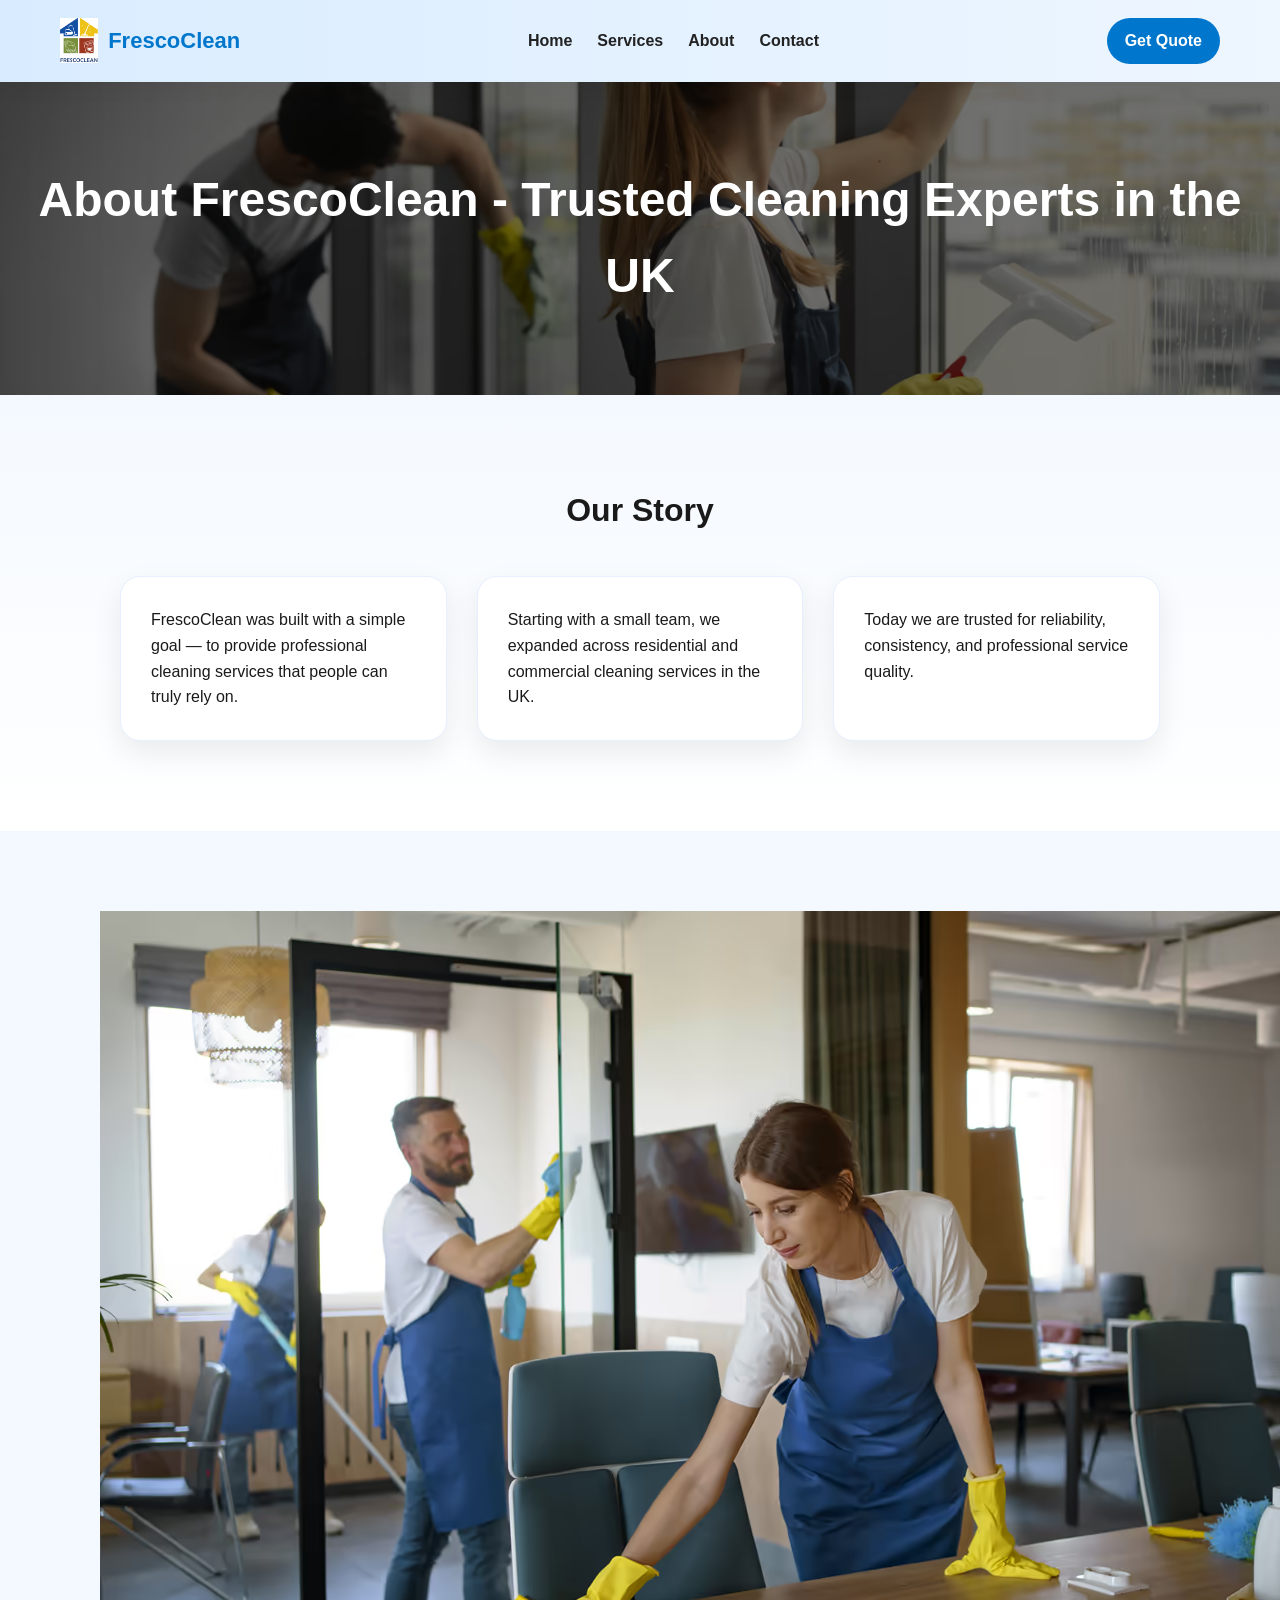
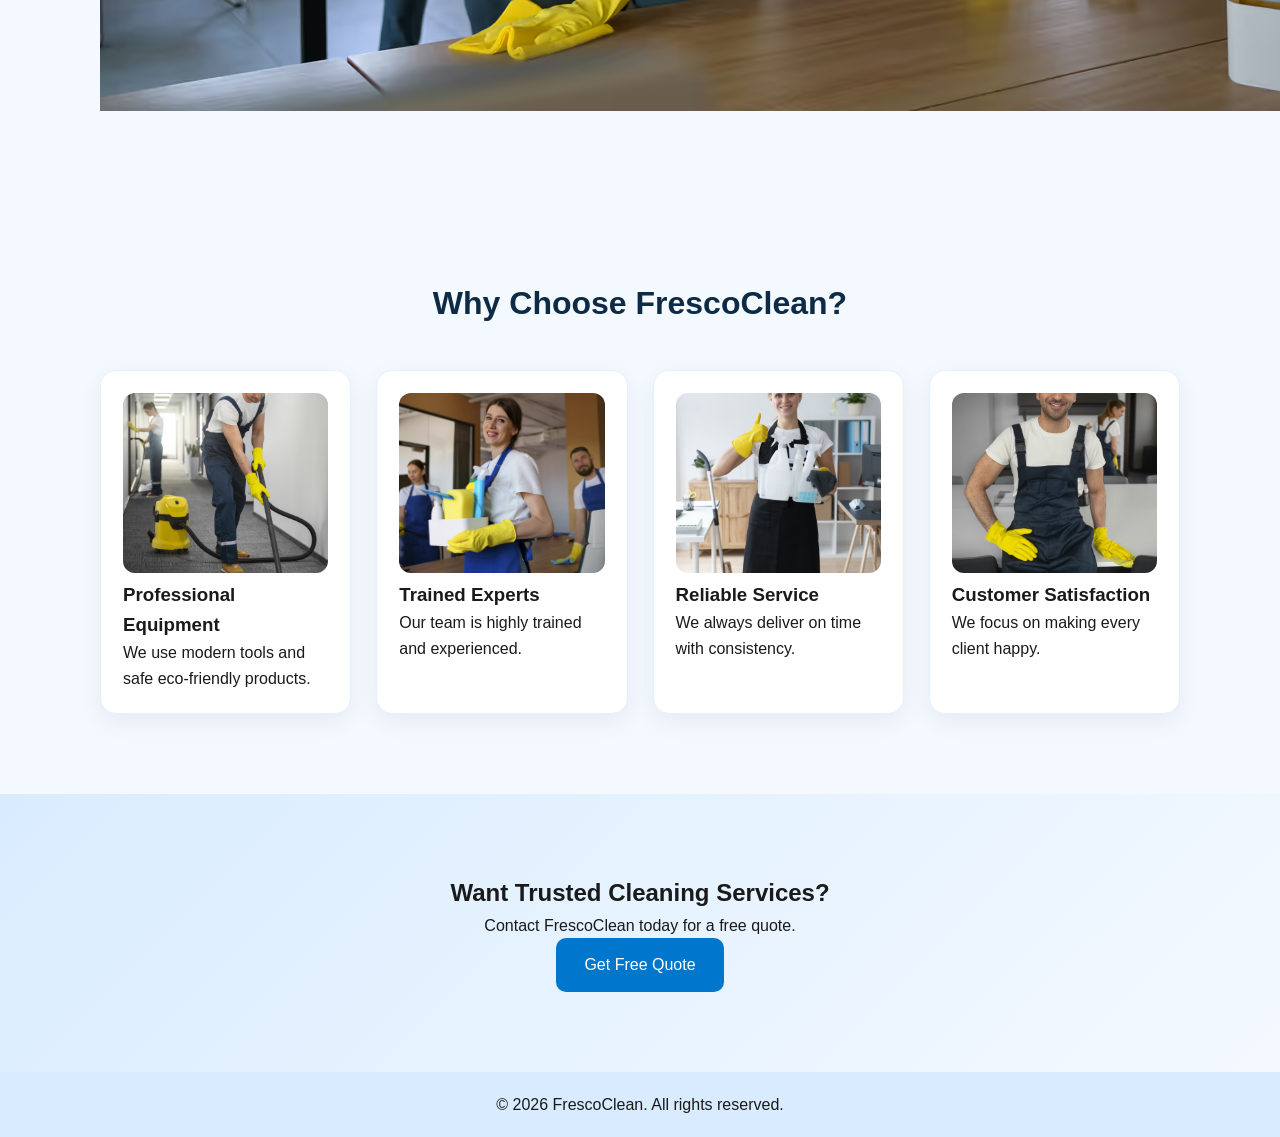
==== about.html @ 88f84b82 "Update about.html" ====
<!DOCTYPE html>
<html lang="en">

<head>
  <meta charset="UTF-8">
  <title>About Us - FrescoClean UK</title>

  <!-- IMPORTANT FOR MOBILE -->
  <meta name="viewport" content="width=device-width, initial-scale=1.0">

  <link rel="stylesheet" href="style.css">
</head>

<body>

<!-- ================= NAVBAR ================= -->
<header class="navbar">

  <div class="logo-box">
    <img src="images/logo.avif" alt="FrescoClean Logo">
    <span>FrescoClean</span>
  </div>

  <nav>
    <a href="index.html">Home</a>
    <a href="services.html">Services</a>
    <a href="about.html">About</a>
    <a href="contact.html">Contact</a>
  </nav>

  <a href="contact.html" class="nav-btn">Get Quote</a>

</header>

<!-- ================= HERO ================= -->
<section class="hero hero-img">
  <h1>About FrescoClean - Trusted Cleaning Experts in the UK</h1>
</section>

<!-- ================= ABOUT SECTION ================= -->
<section class="about-section">

  <h2>Our Story</h2>

  <div class="about-grid">

    <div class="about-card">
      <p>
        FrescoClean was built with a simple goal — to provide professional cleaning services that people can truly rely on.
      </p>
    </div>

    <div class="about-card">
      <p>
        Starting with a small team, we expanded across residential and commercial cleaning services in the UK.
      </p>
    </div>

    <div class="about-card">
      <p>
        Today we are trusted for reliability, consistency, and professional service quality.
      </p>
    </div>

  </div>

</section>

<!-- ================= IMAGE SECTION ================= -->
<section class="section">
  <img src="images/hor.avif" alt="Cleaning Work">
</section>

<!-- ================= WHY CHOOSE US ================= -->
<section class="section">

  <h2>Why Choose FrescoClean?</h2>

  <div class="grid">

    <div class="card">
      <img src="images/tools.avif" alt="">
      <h3>Professional Equipment</h3>
      <p>We use modern tools and safe eco-friendly products.</p>
    </div>

    <div class="card">
      <img src="images/team.avif" alt="">
      <h3>Trained Experts</h3>
      <p>Our team is highly trained and experienced.</p>
    </div>

    <div class="card">
      <img src="images/clean-home.avif" alt="">
      <h3>Reliable Service</h3>
      <p>We always deliver on time with consistency.</p>
    </div>

    <div class="card">
      <img src="images/move.avif" alt="">
      <h3>Customer Satisfaction</h3>
      <p>We focus on making every client happy.</p>
    </div>

  </div>

</section>

<!-- ================= CTA ================= -->
<section class="cta">
  <h2>Want Trusted Cleaning Services?</h2>
  <p>Contact FrescoClean today for a free quote.</p>
  <a href="contact.html" class="btn">Get Free Quote</a>
</section>

<!-- ================= FOOTER ================= -->
<footer>
  © 2026 FrescoClean. All rights reserved.
</footer>

</body>
</html>
---- style.css ----
/* ================= RESET ================= */
*{
  margin:0;
  padding:0;
  box-sizing:border-box;
  font-family: Arial, sans-serif;
}

body{
  background:#f4f9ff;
  color:#1a1a1a;
  line-height:1.6;
  overflow-x:hidden;
}

/* ================= NAVBAR ================= */
.navbar{
  display:flex;
  justify-content:space-between;
  align-items:center;
  padding:18px 60px;
  background:linear-gradient(90deg,#d9ecff,#eef6ff);
  position:sticky;
  top:0;
  z-index:999;
  box-shadow:0 5px 20px rgba(0,0,0,0.05);
  flex-wrap:wrap;
  gap:10px;
}

.logo-box{
  display:flex;
  align-items:center;
  gap:10px;
}

.logo-box img{
  height:45px;
  width:auto;
}

.logo-box span{
  font-size:22px;
  font-weight:800;
  color:#0077cc;
}

.navbar nav{
  display:flex;
  gap:25px;
  align-items:center;
  flex-wrap:wrap;
}

.navbar nav a{
  text-decoration:none;
  color:#222;
  font-weight:600;
}

.nav-btn{
  padding:10px 18px;
  background:#0077cc;
  color:#fff;
  border-radius:25px;
  text-decoration:none;
  font-weight:bold;
}

/* ================= HERO ================= */
.hero{
  padding:80px 20px;
  text-align:center;
}

.hero h1{
  font-size:48px;
  font-weight:800;
}

.hero-img{
  background:url("images/hero.avif") center/cover no-repeat;
  color:#fff;
  position:relative;
}

.hero-img::before{
  content:"";
  position:absolute;
  inset:0;
  background:rgba(0,0,0,0.55);
}

.hero-img h1,
.hero-img p{
  position:relative;
  z-index:2;
}

/* ================= SECTIONS ================= */
.section{
  padding:80px 100px;
}

.section h2{
  font-size:32px;
  text-align:center;
  margin-bottom:40px;
  color:#0d2b45;
}

/* GRID */
.grid{
  display:grid;
  grid-template-columns:repeat(4,1fr);
  gap:25px;
}

/* CARD */
.card{
  background:#fff;
  border-radius:16px;
  padding:22px;
  box-shadow:0 8px 25px rgba(0,0,0,0.06);
  border:1px solid #e6f0ff;
}

.card img{
  width:100%;
  height:180px;
  object-fit:cover;
  border-radius:12px;
}

/* ================= CTA ================= */
.cta{
  text-align:center;
  padding:80px 20px;
  background:linear-gradient(135deg,#d9ecff,#f4f9ff);
}

.btn{
  display:inline-block;
  padding:14px 28px;
  background:#0077cc;
  color:#fff;
  border-radius:10px;
  text-decoration:none;
}

/* ================= INFO SECTION ================= */
.info-section{
  padding:90px 120px;
  display:grid;
  grid-template-columns:repeat(3,1fr);
  gap:30px;
  background:linear-gradient(180deg,#f4f9ff,#ffffff);
}

.info-card{
  background:#fff;
  border-radius:20px;
  padding:30px;
  box-shadow:0 12px 30px rgba(0,0,0,0.08);
  border:1px solid #e6f0ff;
  position:relative;
}

.info-card::before{
  content:"";
  position:absolute;
  top:0;
  left:0;
  height:5px;
  width:100%;
  background:linear-gradient(90deg,#0077cc,#00bfff);
}

.info-card h2{
  font-size:24px;
  margin-bottom:14px;
  color:#0d2b45;
}

.info-card p{
  font-size:15.5px;
  line-height:1.8;
  color:#444;
}

/* ================= ABOUT SECTION ================= */
.about-section{
  padding:90px 120px;
  background:linear-gradient(180deg,#f4f9ff,#ffffff);
}

.about-section h2{
  text-align:center;
  font-size:32px;
  margin-bottom:40px;
}

.about-grid{
  display:grid;
  grid-template-columns:repeat(3,1fr);
  gap:30px;
}

.about-card{
  background:#fff;
  border-radius:20px;
  padding:30px;
  box-shadow:0 12px 30px rgba(0,0,0,0.08);
  border:1px solid #e6f0ff;
}

/* ================= CONTACT ================= */
.contact-form-box{
  max-width:800px;
  margin:auto;
}

.form-grid{
  display:grid;
  grid-template-columns:1fr 1fr;
  gap:15px;
}

.contact-form-box input,
.contact-form-box select,
.contact-form-box textarea{
  width:100%;
  padding:14px;
  margin-top:12px;
  border:1px solid #e0e0e0;
  border-radius:10px;
}

footer{
  text-align:center;
  padding:20px;
  background:#d9ecff;
}

/* ================= RESPONSIVE ================= */

/* TABLET */
@media(max-width:1024px){

  .section{
    padding:60px 40px;
  }

  .grid{
    grid-template-columns:repeat(2,1fr);
  }

  .about-grid{
    grid-template-columns:repeat(2,1fr);
  }

  .info-section{
    padding:70px 40px;
    grid-template-columns:repeat(2,1fr);
  }
}

/* MOBILE */
@media(max-width:768px){

  .navbar{
    flex-direction:column;
    align-items:flex-start;
    padding:15px;
  }

  .hero h1{
    font-size:24px;
  }

  .section{
    padding:40px 15px;
  }

  .grid,
  .about-grid,
  .info-section{
    grid-template-columns:1fr;
  }

  .card img{
    height:200px;
  }

  .about-section{
    padding:50px 15px;
  }

  .info-section{
    padding:50px 15px;
  }
}

/* SMALL PHONES */
@media(max-width:420px){

  .hero h1{
    font-size:20px;
  }

  .about-card,
  .info-card{
    padding:18px;
  }
}
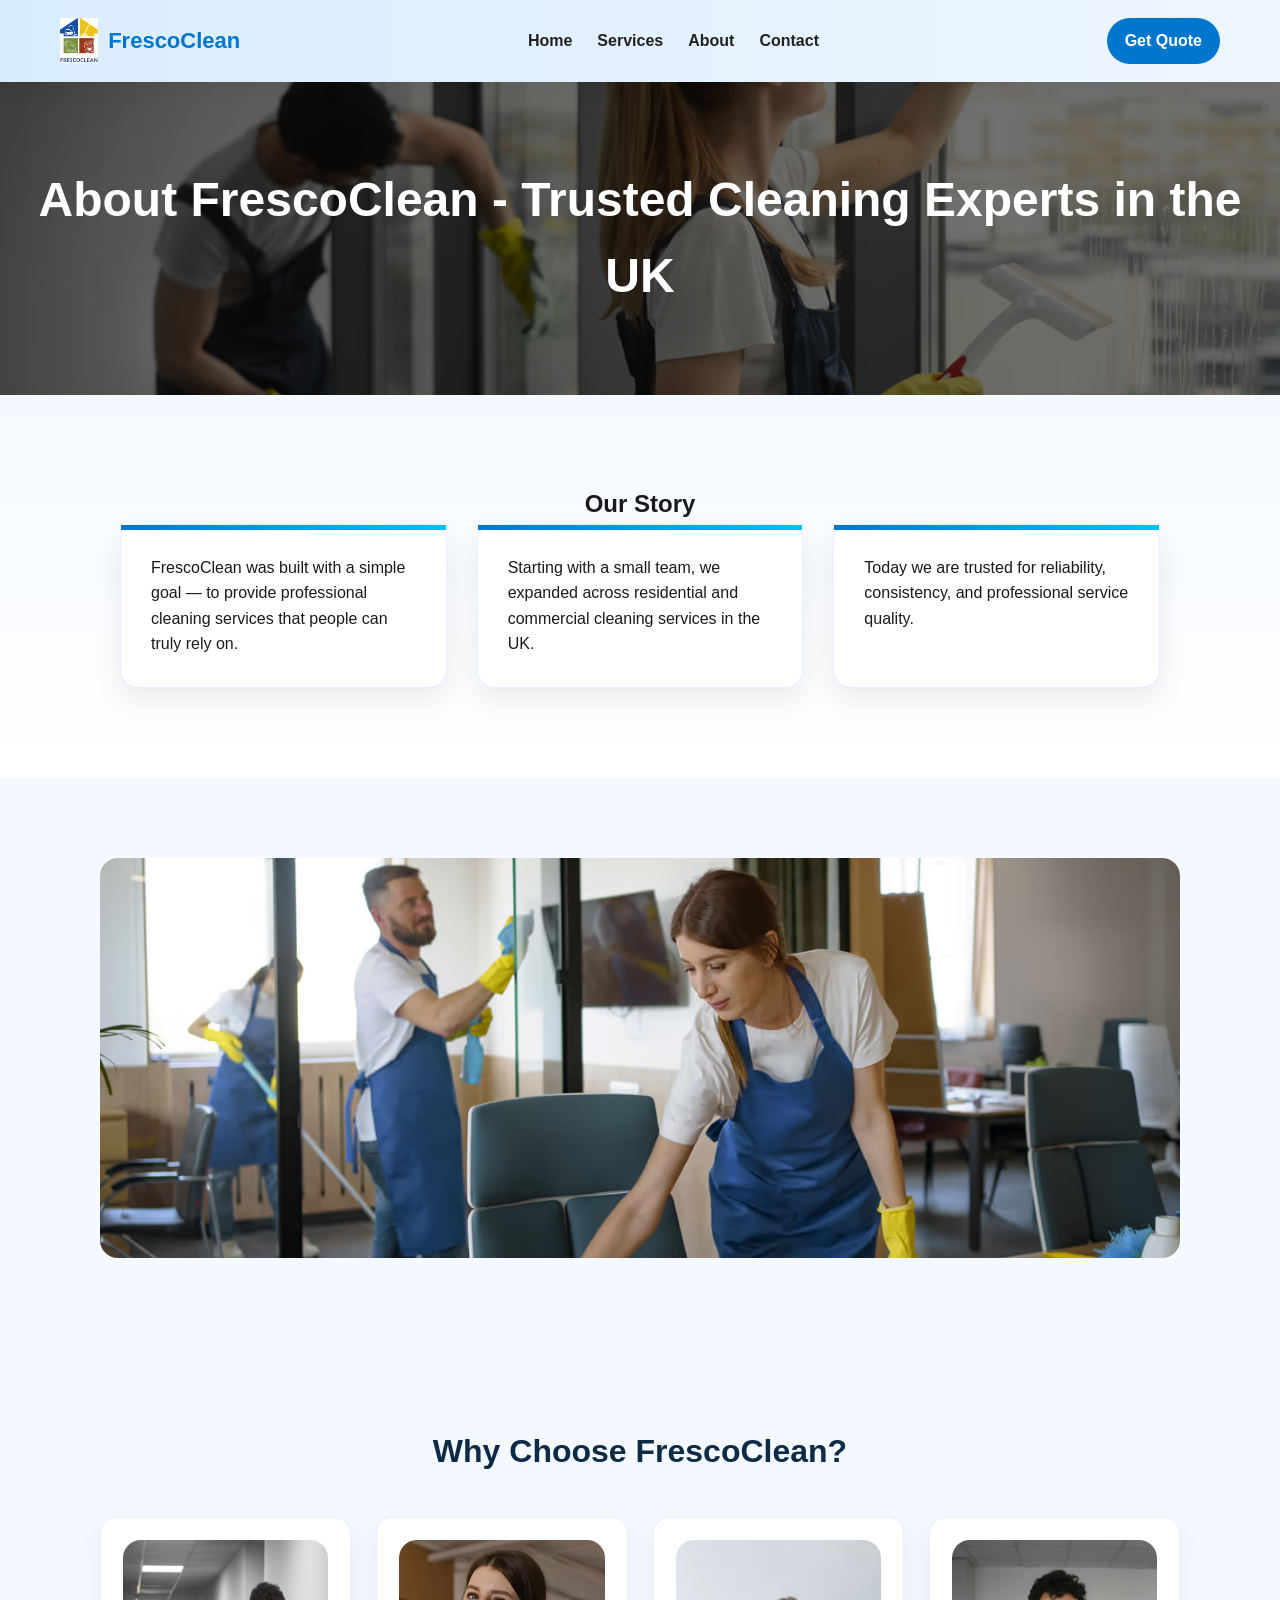
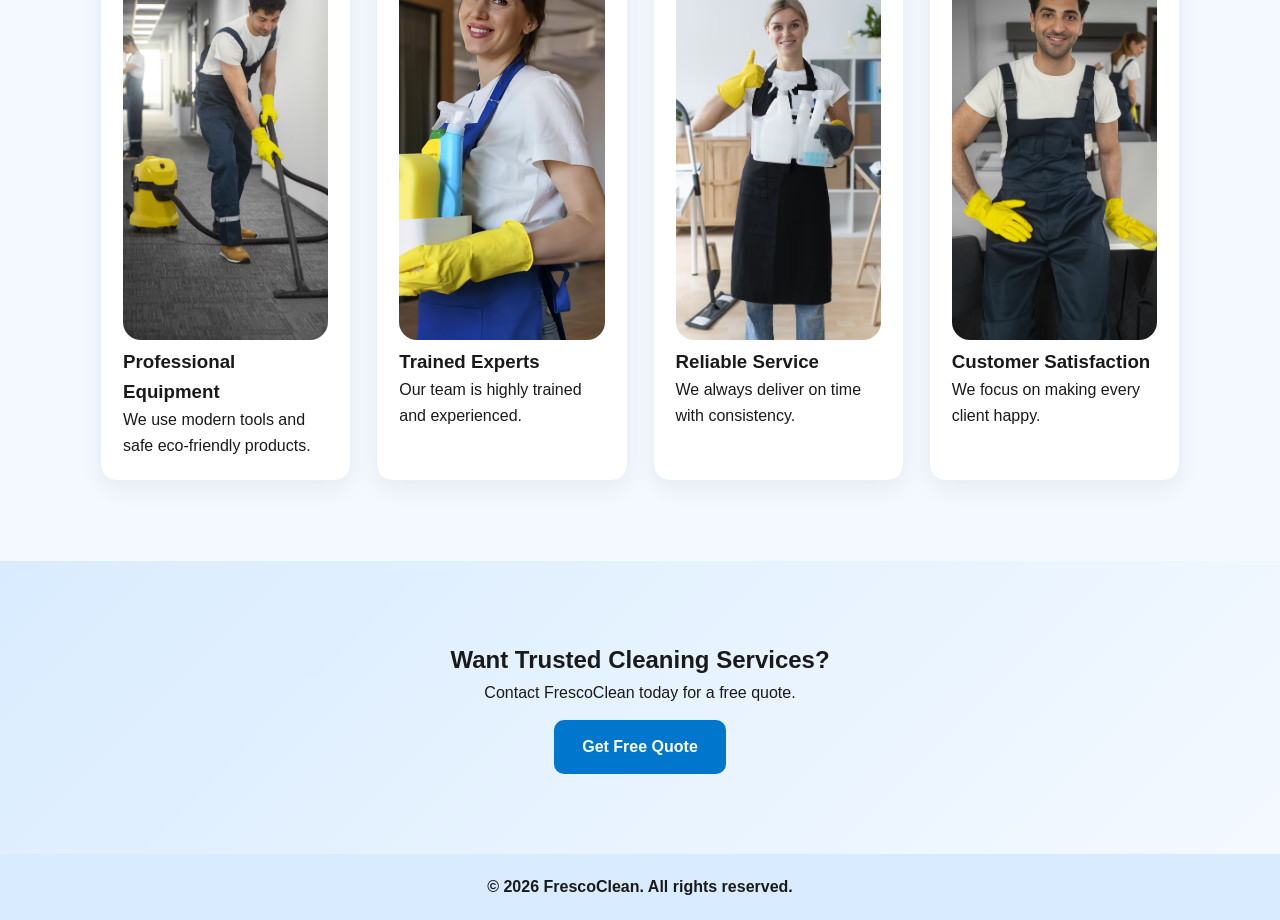
==== commit 26eae200: "Update about.html" ====
--- a/about.html
+++ b/about.html
@@ -40,7 +40,7 @@
 <!-- ================= ABOUT SECTION ================= -->
 <section class="about-section">
 
-  <h2>Our Story</h2>
+  <center><h2>Our Story</h2></center>
 
   <div class="about-grid">
 
--- a/style.css
+++ b/style.css
@@ -24,8 +24,6 @@
   top:0;
   z-index:999;
   box-shadow:0 5px 20px rgba(0,0,0,0.05);
-  flex-wrap:wrap;
-  gap:10px;
 }
 
 .logo-box{
@@ -36,7 +34,6 @@
 
 .logo-box img{
   height:45px;
-  width:auto;
 }
 
 .logo-box span{
@@ -48,14 +45,16 @@
 .navbar nav{
   display:flex;
   gap:25px;
-  align-items:center;
-  flex-wrap:wrap;
 }
 
 .navbar nav a{
   text-decoration:none;
   color:#222;
   font-weight:600;
+}
+
+.navbar nav a:hover{
+  color:#0077cc;
 }
 
 .nav-btn{
@@ -65,6 +64,11 @@
   border-radius:25px;
   text-decoration:none;
   font-weight:bold;
+  transition:0.3s;
+}
+
+.nav-btn:hover{
+  background:#005fa3;
 }
 
 /* ================= HERO ================= */
@@ -78,10 +82,17 @@
   font-weight:800;
 }
 
+.hero p{
+  font-size:18px;
+  max-width:900px;
+  margin:20px auto;
+  color:#444;
+}
+
 .hero-img{
   background:url("images/hero.avif") center/cover no-repeat;
+  position:relative;
   color:#fff;
-  position:relative;
 }
 
 .hero-img::before{
@@ -92,37 +103,43 @@
 }
 
 .hero-img h1,
-.hero-img p{
+.hero-img p,
+.hero-img a{
   position:relative;
   z-index:2;
 }
 
-/* ================= SECTIONS ================= */
+/* ================= SECTION ================= */
 .section{
   padding:80px 100px;
 }
 
 .section h2{
+  text-align:center;
   font-size:32px;
-  text-align:center;
   margin-bottom:40px;
   color:#0d2b45;
 }
 
-/* GRID */
+/* ================= GRID ================= */
 .grid{
   display:grid;
-  grid-template-columns:repeat(4,1fr);
+  grid-template-columns:repeat(auto-fit,minmax(250px,1fr));
   gap:25px;
 }
 
-/* CARD */
+/* ================= CARD ================= */
 .card{
   background:#fff;
   border-radius:16px;
   padding:22px;
   box-shadow:0 8px 25px rgba(0,0,0,0.06);
   border:1px solid #e6f0ff;
+  transition:0.3s;
+}
+
+.card:hover{
+  transform:translateY(-5px);
 }
 
 .card img{
@@ -146,9 +163,15 @@
   color:#fff;
   border-radius:10px;
   text-decoration:none;
-}
-
-/* ================= INFO SECTION ================= */
+  font-weight:600;
+  margin-top:15px;
+}
+
+.btn:hover{
+  background:#005fa3;
+}
+
+/* ================= INFO / WHY CHOOSE ================= */
 .info-section{
   padding:90px 120px;
   display:grid;
@@ -159,7 +182,7 @@
 
 .info-card{
   background:#fff;
-  border-radius:20px;
+  border-radius:18px;
   padding:30px;
   box-shadow:0 12px 30px rgba(0,0,0,0.08);
   border:1px solid #e6f0ff;
@@ -177,27 +200,15 @@
 }
 
 .info-card h2{
-  font-size:24px;
-  margin-bottom:14px;
+  font-size:22px;
+  margin-bottom:10px;
   color:#0d2b45;
 }
 
-.info-card p{
-  font-size:15.5px;
-  line-height:1.8;
-  color:#444;
-}
-
-/* ================= ABOUT SECTION ================= */
+/* ================= ABOUT ================= */
 .about-section{
   padding:90px 120px;
   background:linear-gradient(180deg,#f4f9ff,#ffffff);
-}
-
-.about-section h2{
-  text-align:center;
-  font-size:32px;
-  margin-bottom:40px;
 }
 
 .about-grid{
@@ -206,15 +217,37 @@
   gap:30px;
 }
 
+/* ✅ FIXED HERE (IMPORTANT) */
 .about-card{
   background:#fff;
-  border-radius:20px;
+  border-radius:18px;
   padding:30px;
   box-shadow:0 12px 30px rgba(0,0,0,0.08);
   border:1px solid #e6f0ff;
-}
-
-/* ================= CONTACT ================= */
+  position:relative;
+  width:100%;          /* FIX */
+  max-width:none;      /* FIX - removes shrinking issue */
+}
+
+.about-card::before{
+  content:"";
+  position:absolute;
+  top:0;
+  left:0;
+  height:5px;
+  width:100%;
+  background:linear-gradient(90deg,#0077cc,#00bfff);
+}
+
+/* ================= IMAGE ================= */
+.section img{
+  width:100%;
+  height:400px;
+  object-fit:cover;
+  border-radius:18px;
+}
+
+/* ================= FORM ================= */
 .contact-form-box{
   max-width:800px;
   margin:auto;
@@ -226,90 +259,80 @@
   gap:15px;
 }
 
-.contact-form-box input,
-.contact-form-box select,
-.contact-form-box textarea{
+input,select,textarea{
   width:100%;
   padding:14px;
-  margin-top:12px;
-  border:1px solid #e0e0e0;
   border-radius:10px;
-}
-
+  border:1px solid #ddd;
+  margin-top:10px;
+}
+
+/* ================= FOOTER ================= */
 footer{
   text-align:center;
   padding:20px;
   background:#d9ecff;
-}
-
-/* ================= RESPONSIVE ================= */
-
-/* TABLET */
+  font-weight:600;
+}
+
+/* ================= TABLET ================= */
 @media(max-width:1024px){
-
   .section{
     padding:60px 40px;
   }
 
-  .grid{
-    grid-template-columns:repeat(2,1fr);
-  }
-
+  .info-section,
   .about-grid{
     grid-template-columns:repeat(2,1fr);
-  }
-
-  .info-section{
-    padding:70px 40px;
-    grid-template-columns:repeat(2,1fr);
-  }
-}
-
-/* MOBILE */
+    padding:60px 40px;
+  }
+
+  .hero h1{
+    font-size:34px;
+  }
+}
+
+/* ================= MOBILE ================= */
 @media(max-width:768px){
 
   .navbar{
     flex-direction:column;
     align-items:flex-start;
+    gap:10px;
     padding:15px;
+  }
+
+  .navbar nav{
+    flex-wrap:wrap;
+    gap:10px;
+  }
+
+  .section{
+    padding:40px 15px;
+  }
+
+  .info-section,
+  .about-grid{
+    grid-template-columns:1fr;
+    padding:40px 15px;
   }
 
   .hero h1{
     font-size:24px;
   }
 
-  .section{
-    padding:40px 15px;
-  }
-
-  .grid,
-  .about-grid,
-  .info-section{
+  .section img{
+    height:220px;
+  }
+
+  .form-grid{
     grid-template-columns:1fr;
   }
-
-  .card img{
-    height:200px;
-  }
-
-  .about-section{
-    padding:50px 15px;
-  }
-
-  .info-section{
-    padding:50px 15px;
-  }
-}
-
-/* SMALL PHONES */
+}
+
+/* ================= SMALL MOBILE ================= */
 @media(max-width:420px){
-
   .hero h1{
     font-size:20px;
   }
-
-  .about-card,
-  .info-card{
-    padding:18px;
-  }
-}
+}
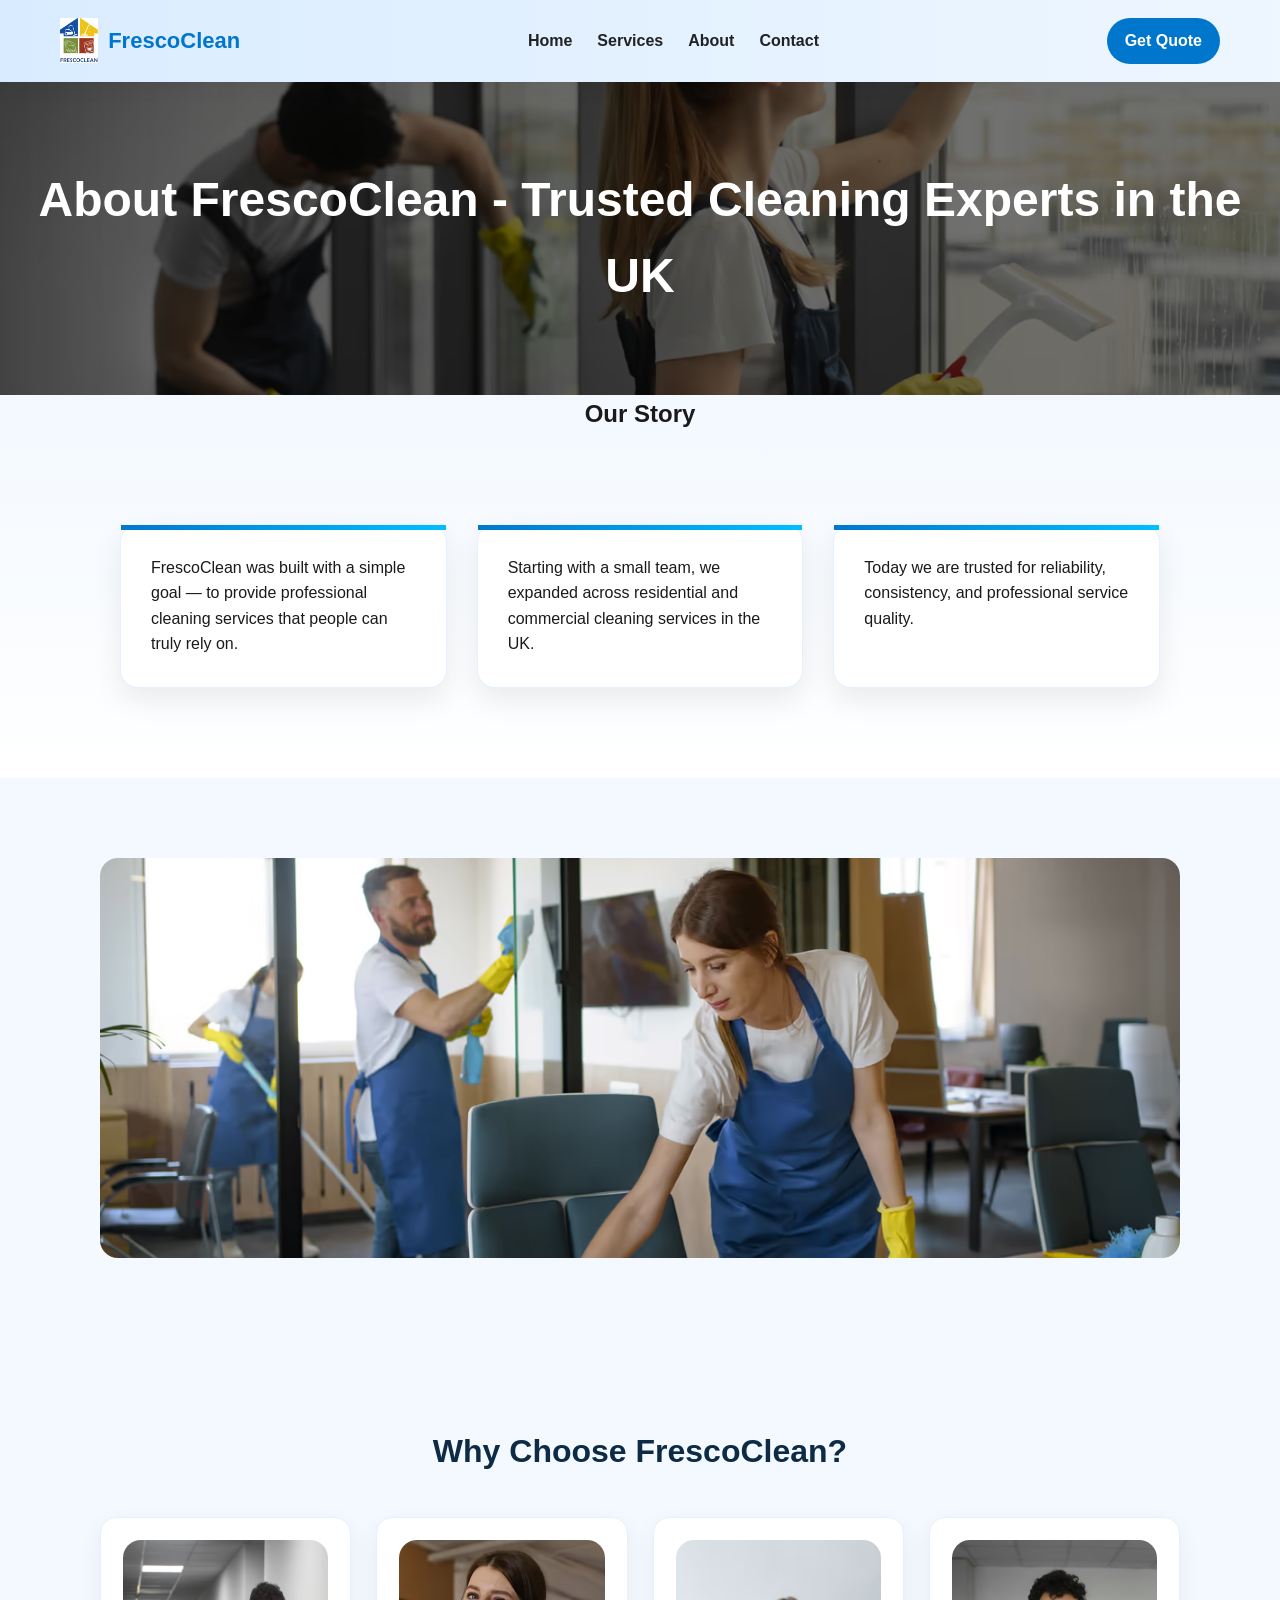
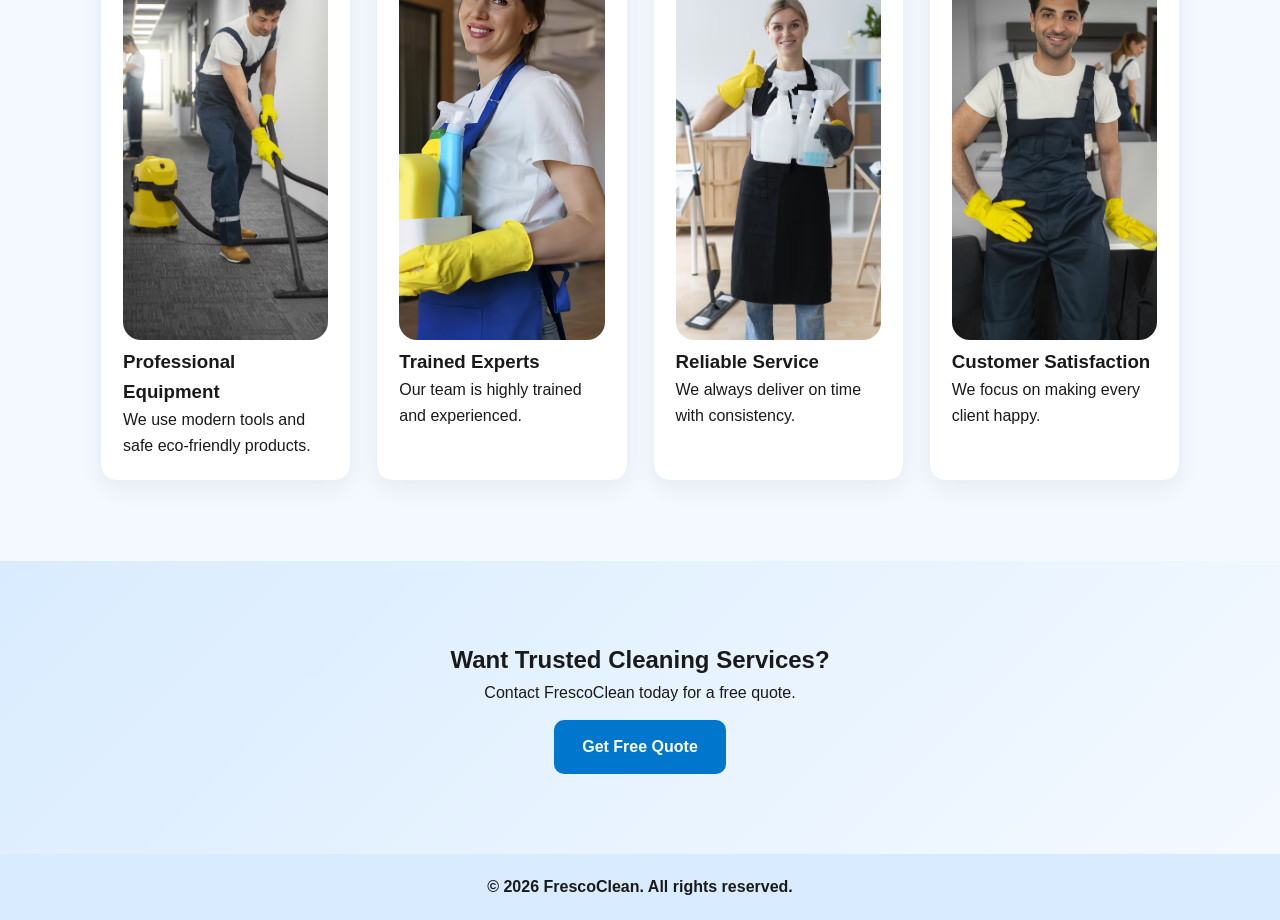
==== commit b2a33ecb: "Update about.html" ====
--- a/about.html
+++ b/about.html
@@ -38,9 +38,10 @@
 </section>
 
 <!-- ================= ABOUT SECTION ================= -->
+  <center><h2>Our Story</h2></center>
 <section class="about-section">
 
-  <center><h2>Our Story</h2></center>
+  
 
   <div class="about-grid">
 
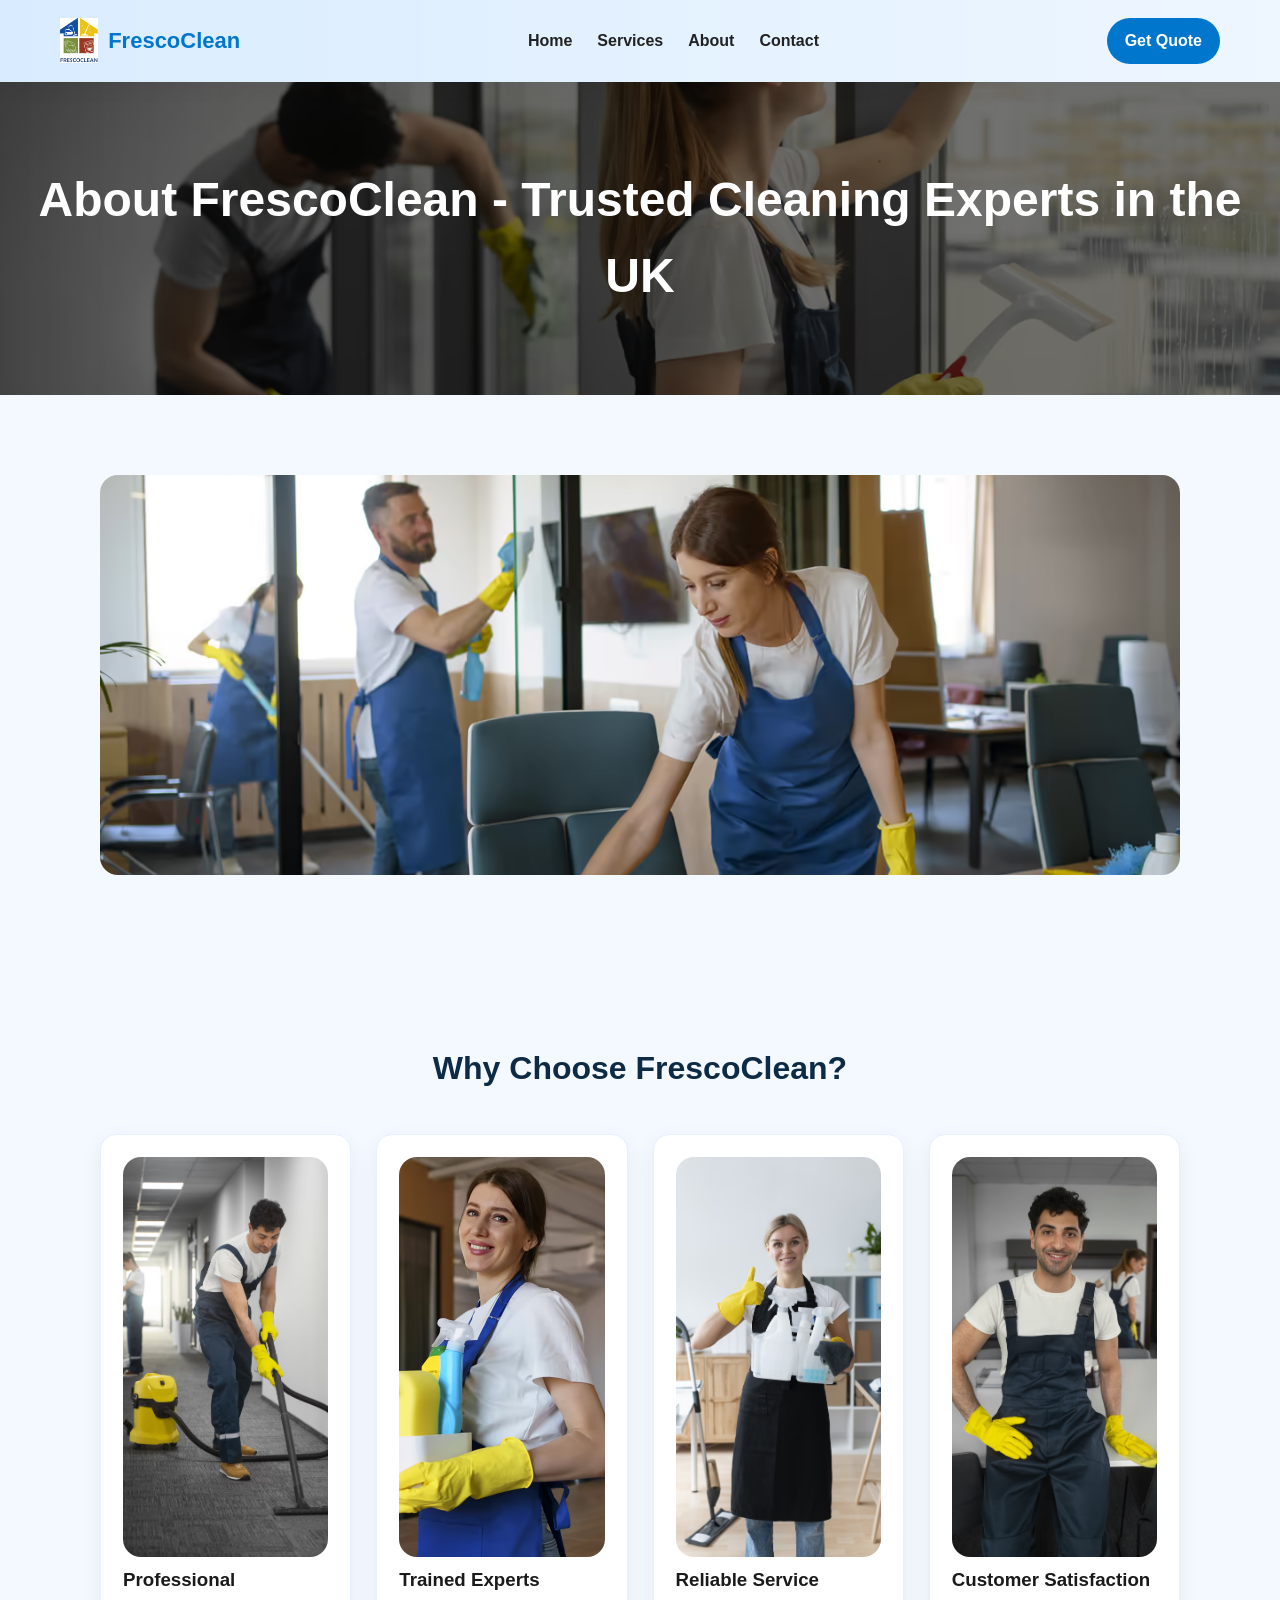
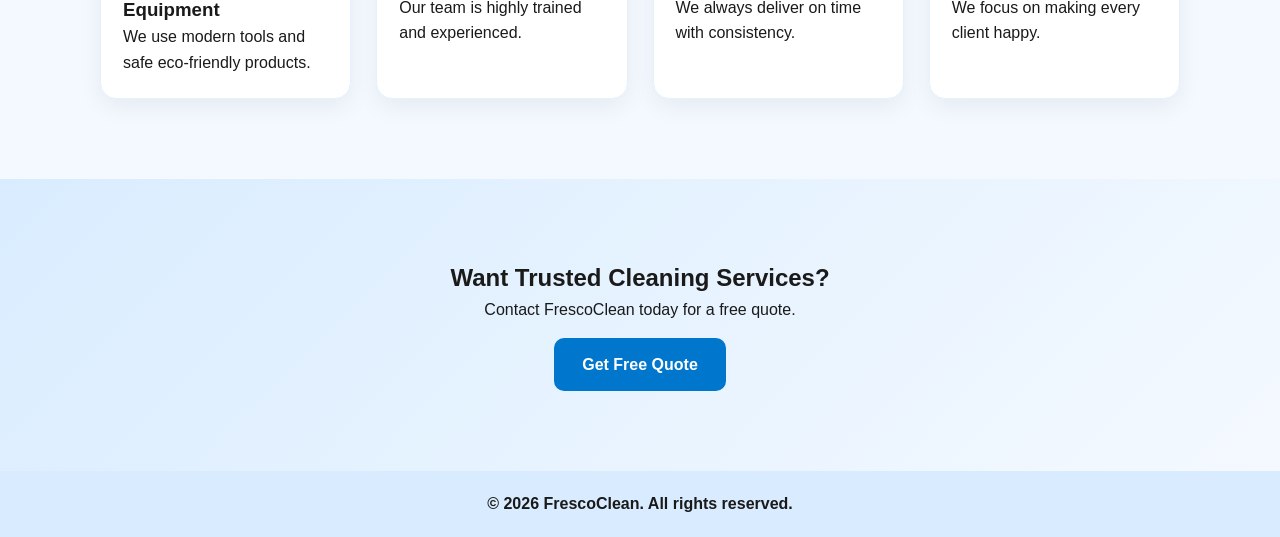
==== commit 70367b14: "Update about.html" ====
--- a/about.html
+++ b/about.html
@@ -38,35 +38,7 @@
 </section>
 
 <!-- ================= ABOUT SECTION ================= -->
-  <center><h2>Our Story</h2></center>
-<section class="about-section">
-
   
-
-  <div class="about-grid">
-
-    <div class="about-card">
-      <p>
-        FrescoClean was built with a simple goal — to provide professional cleaning services that people can truly rely on.
-      </p>
-    </div>
-
-    <div class="about-card">
-      <p>
-        Starting with a small team, we expanded across residential and commercial cleaning services in the UK.
-      </p>
-    </div>
-
-    <div class="about-card">
-      <p>
-        Today we are trusted for reliability, consistency, and professional service quality.
-      </p>
-    </div>
-
-  </div>
-
-</section>
-
 <!-- ================= IMAGE SECTION ================= -->
 <section class="section">
   <img src="images/hor.avif" alt="Cleaning Work">
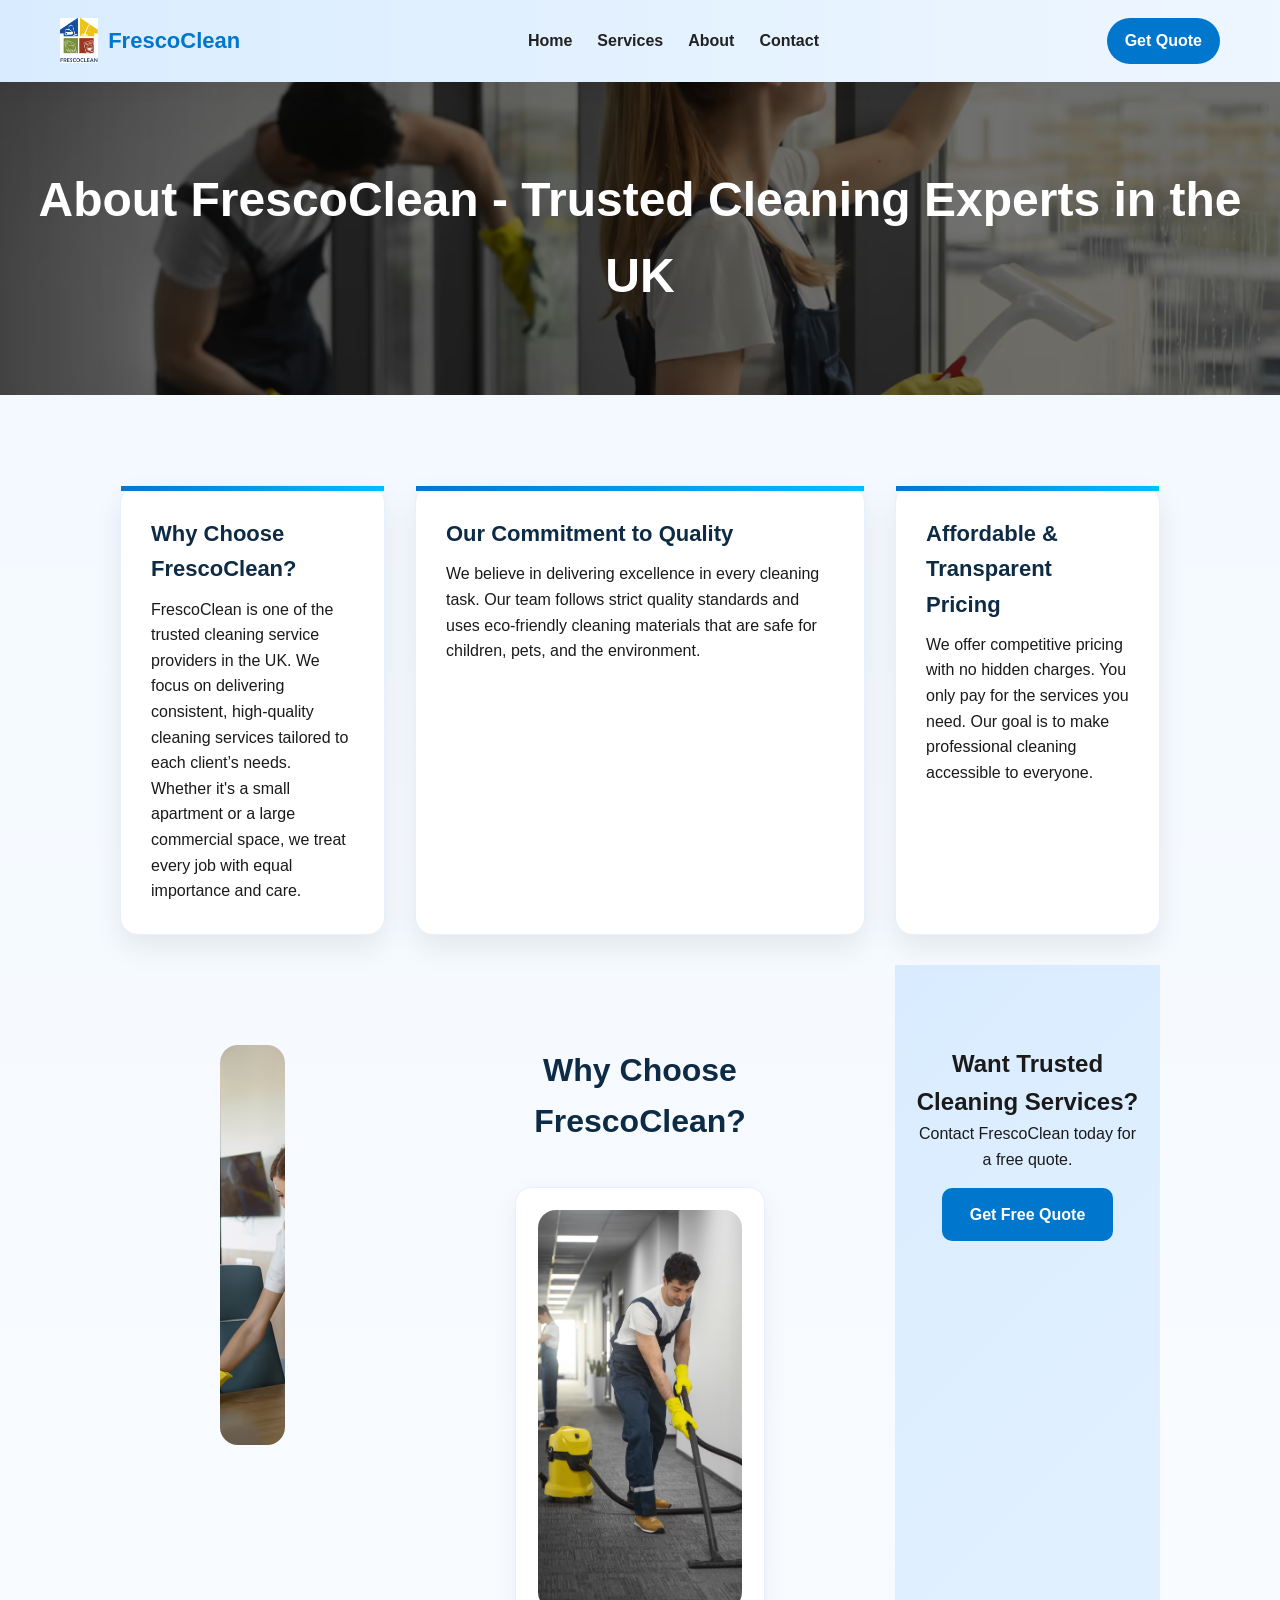
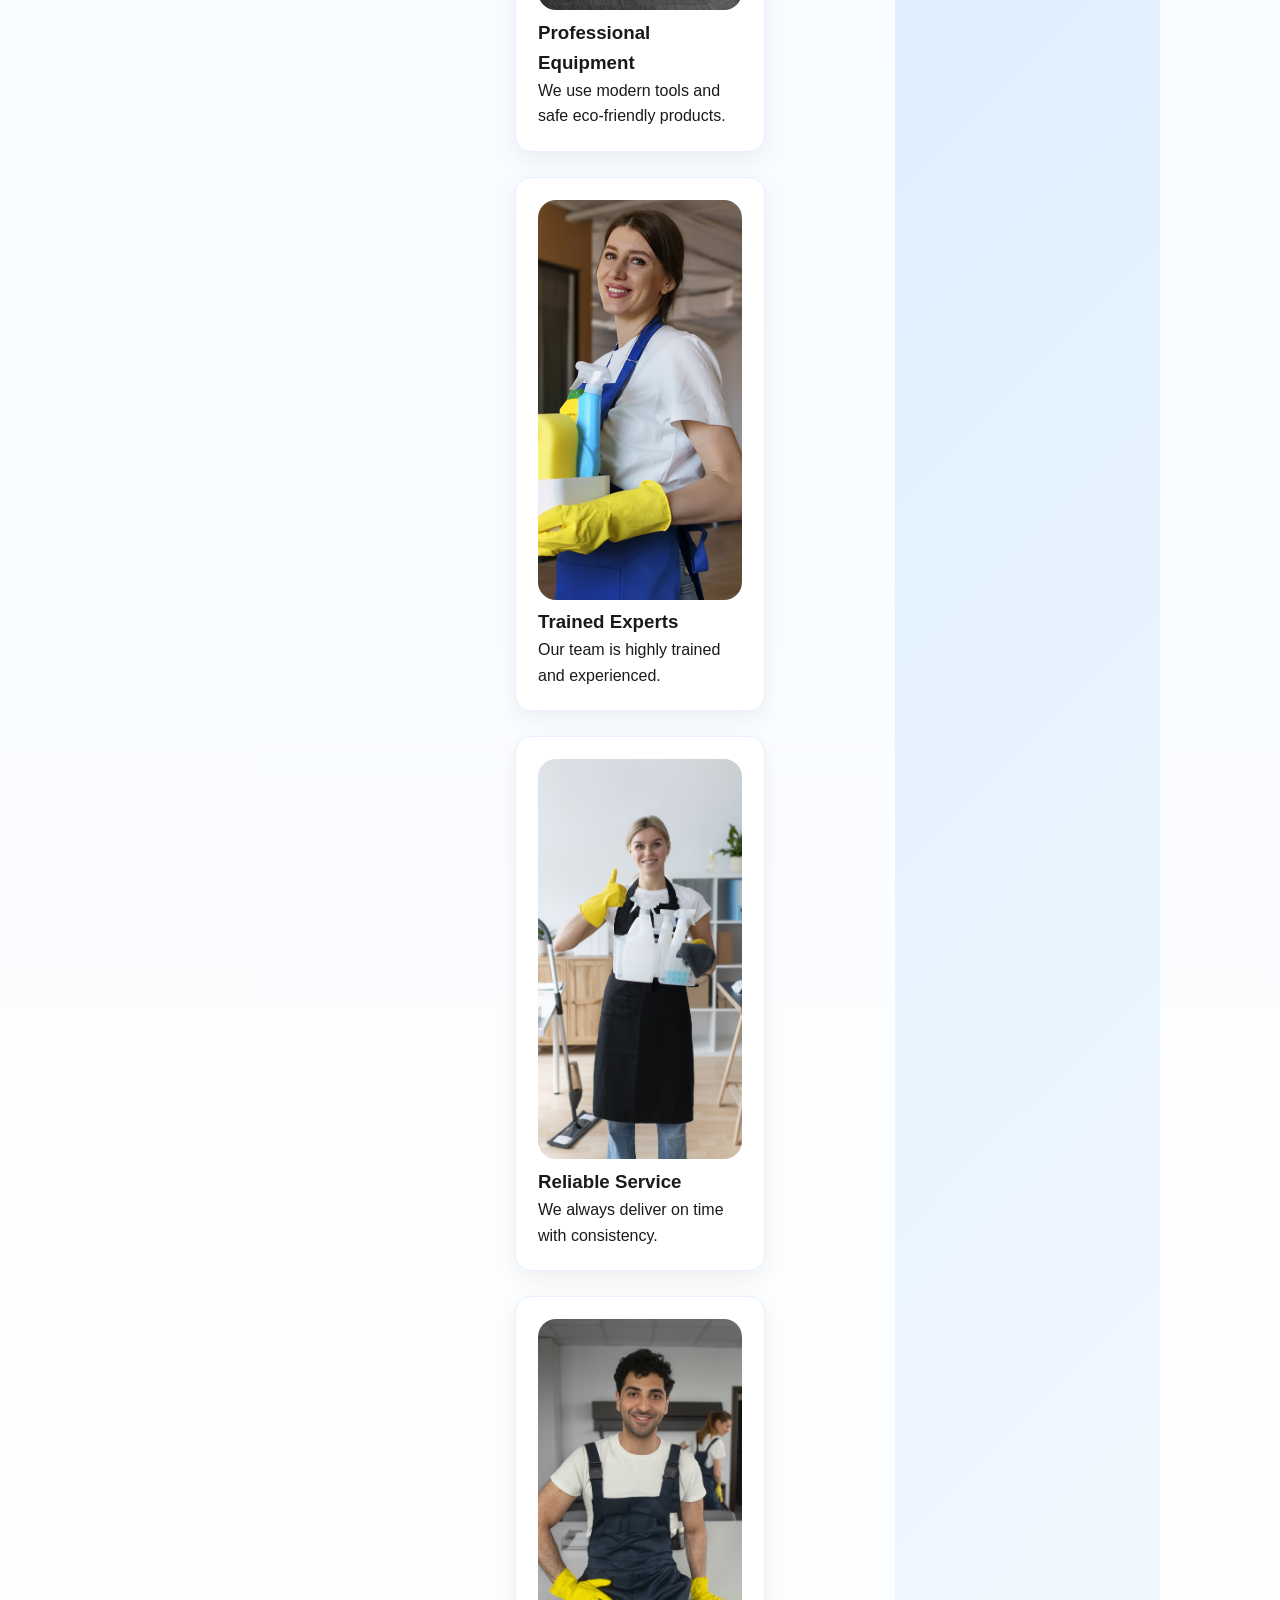
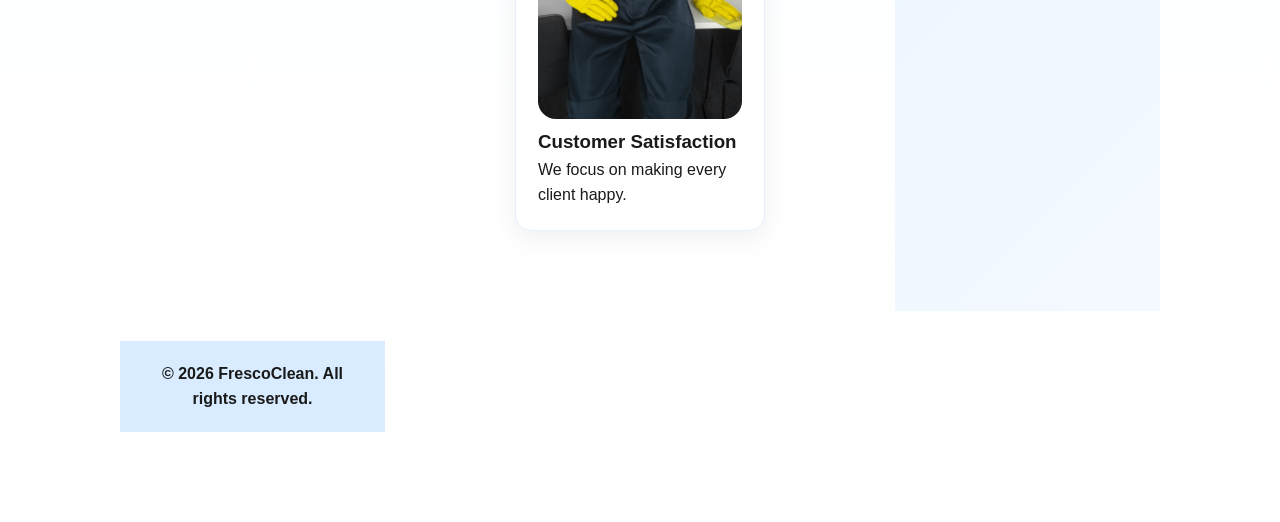
==== commit 0de6a1d7: "Update about.html" ====
--- a/about.html
+++ b/about.html
@@ -38,7 +38,35 @@
 </section>
 
 <!-- ================= ABOUT SECTION ================= -->
-  
+  <div class="info-section">
+
+  <div class="info-card">
+    <h2>Why Choose FrescoClean?</h2>
+    <p>
+      FrescoClean is one of the trusted cleaning service providers in the UK.
+      We focus on delivering consistent, high-quality cleaning services tailored
+      to each client’s needs. Whether it's a small apartment or a large commercial space,
+      we treat every job with equal importance and care.
+    </p>
+  </div>
+
+  <div class="info-card">
+    <h2>Our Commitment to Quality</h2>
+    <p>
+      We believe in delivering excellence in every cleaning task. Our team follows
+      strict quality standards and uses eco-friendly cleaning materials that are safe
+      for children, pets, and the environment.
+    </p>
+  </div>
+
+  <div class="info-card">
+    <h2>Affordable & Transparent Pricing</h2>
+    <p>
+      We offer competitive pricing with no hidden charges. You only pay for the
+      services you need. Our goal is to make professional cleaning accessible to everyone.
+    </p>
+  </div>
+
 <!-- ================= IMAGE SECTION ================= -->
 <section class="section">
   <img src="images/hor.avif" alt="Cleaning Work">
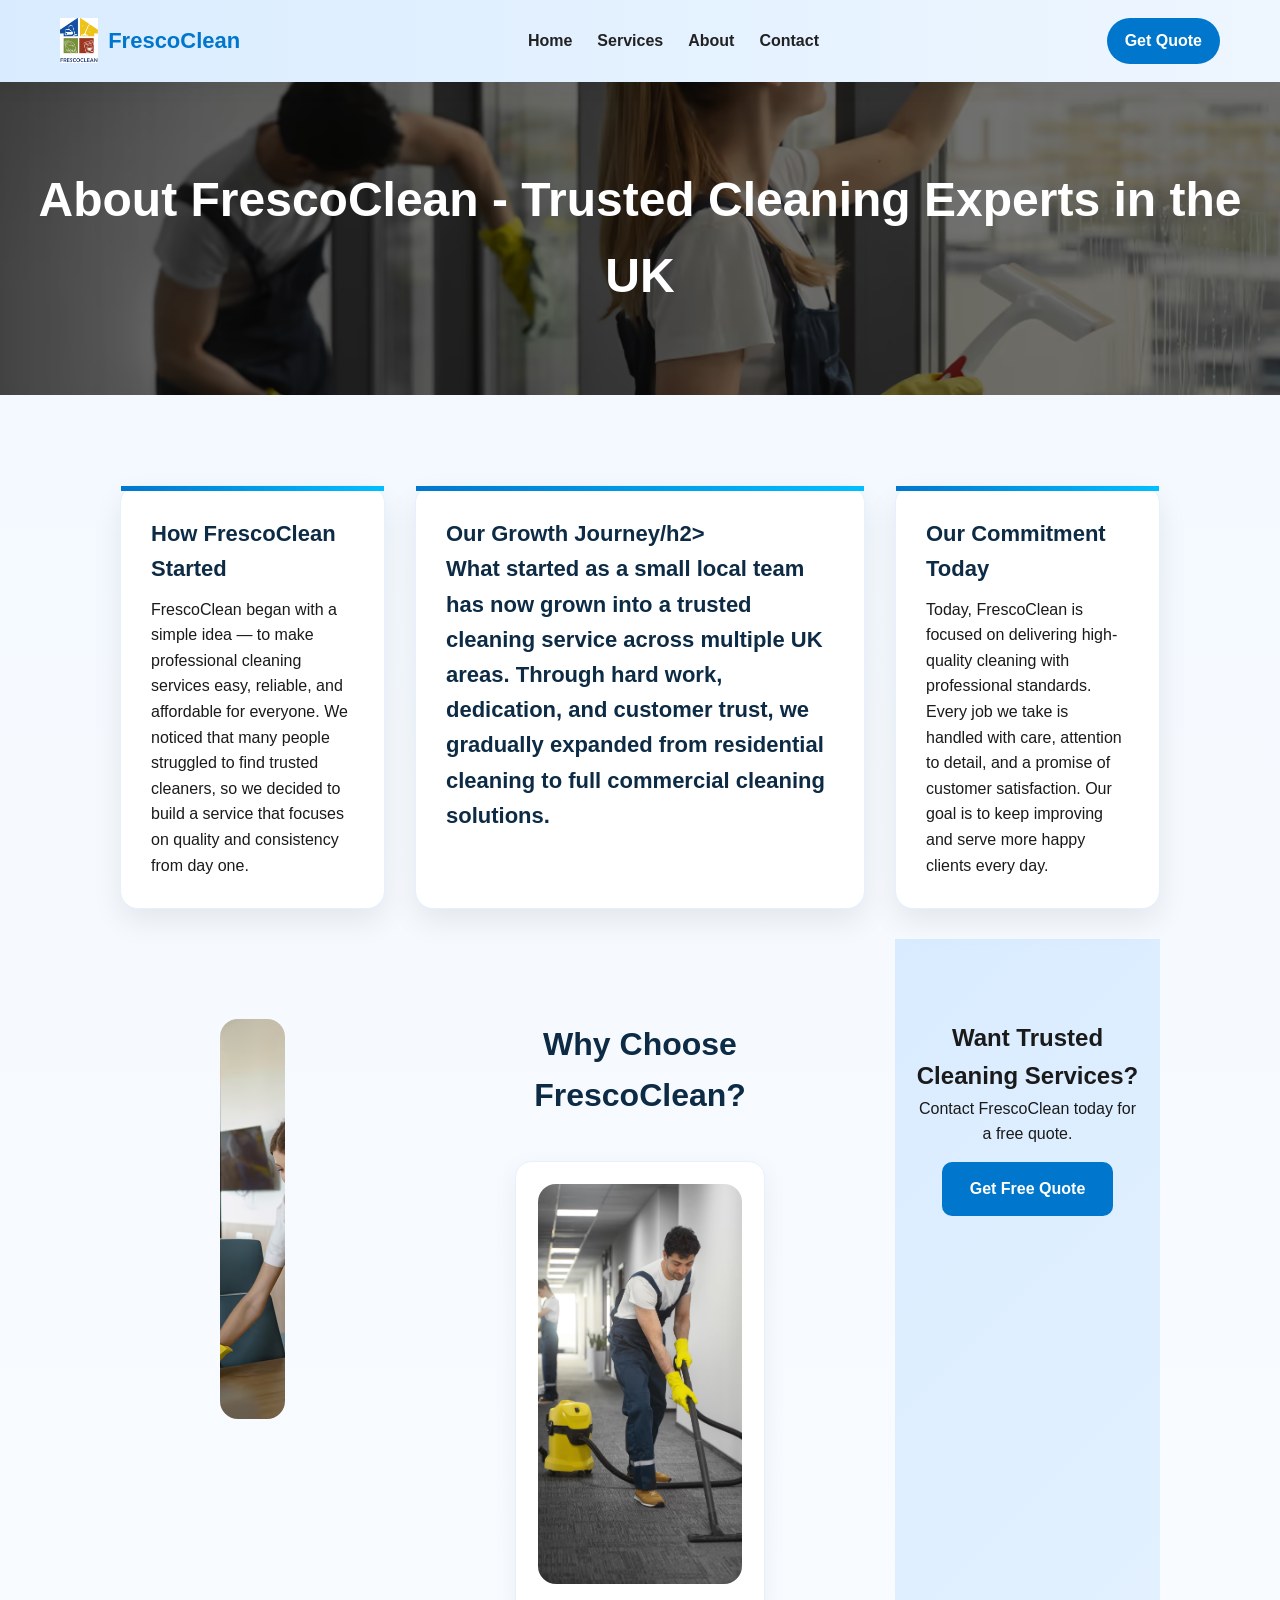
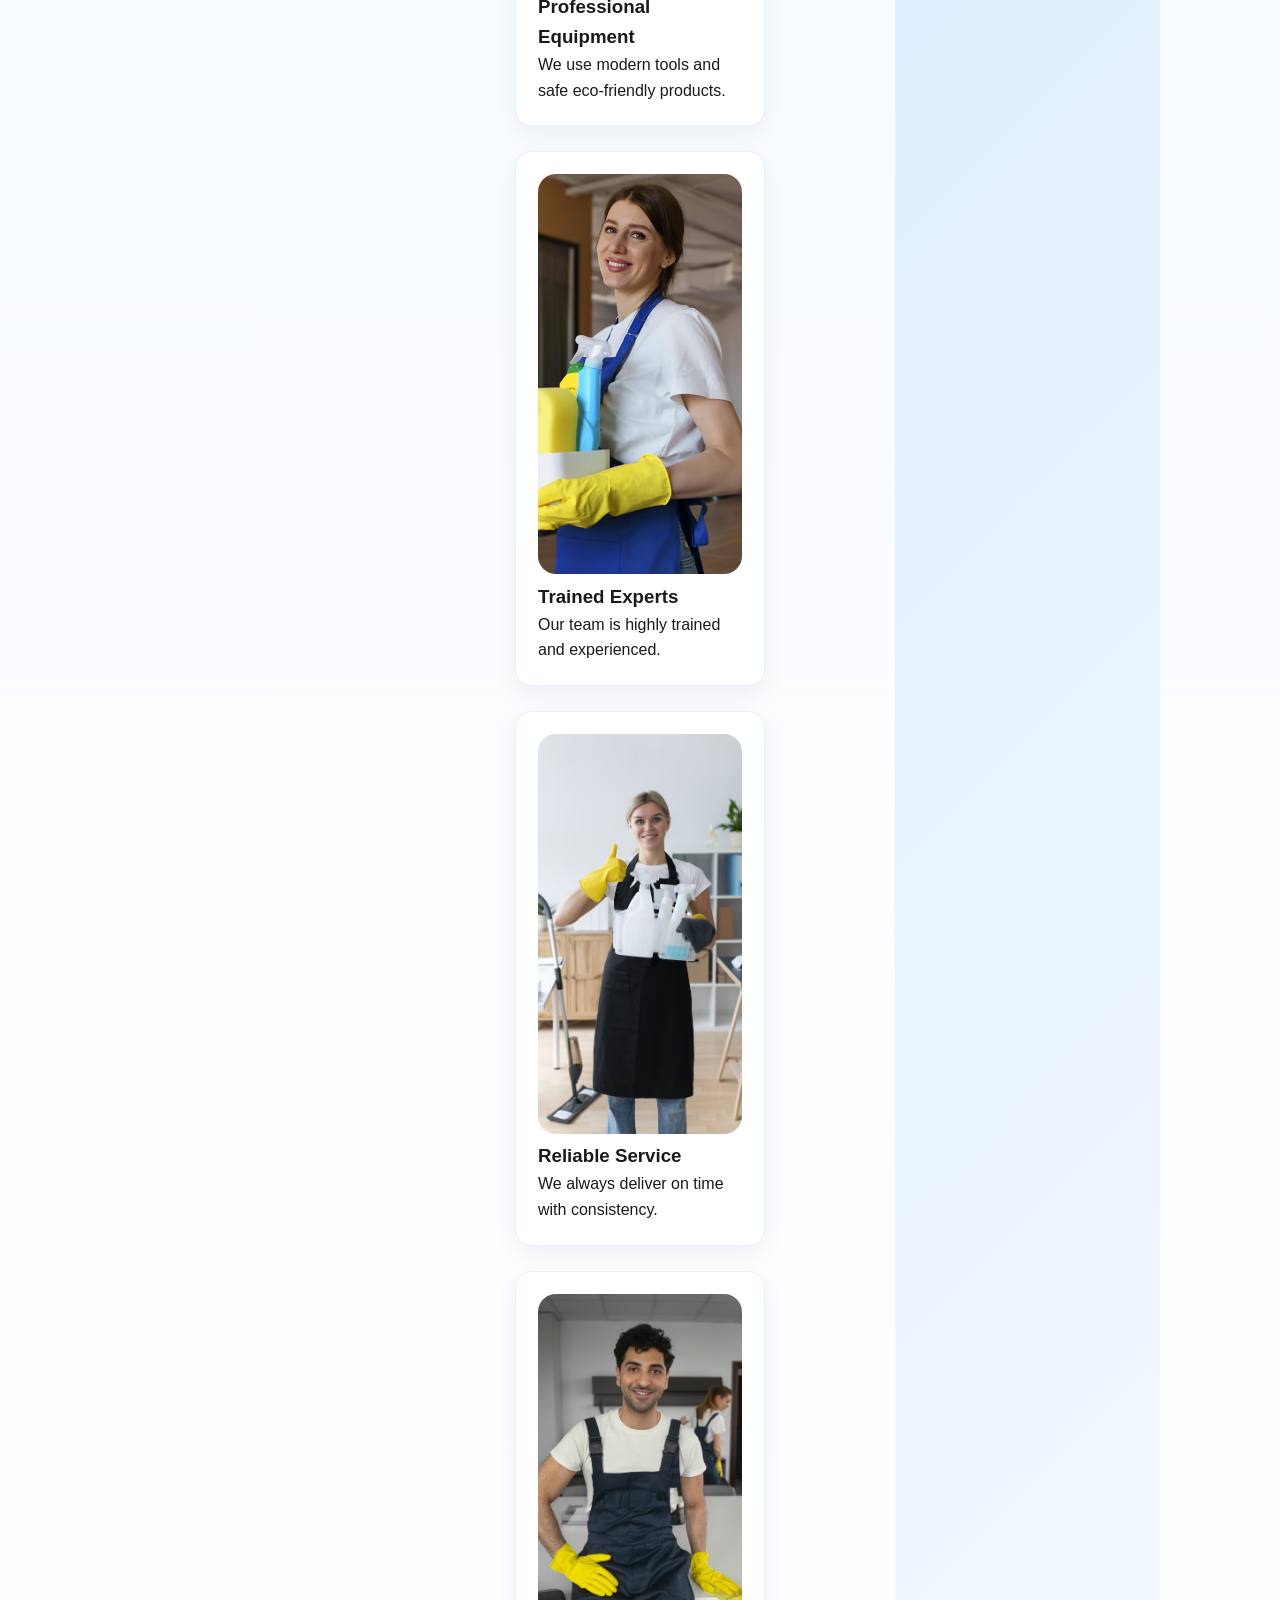
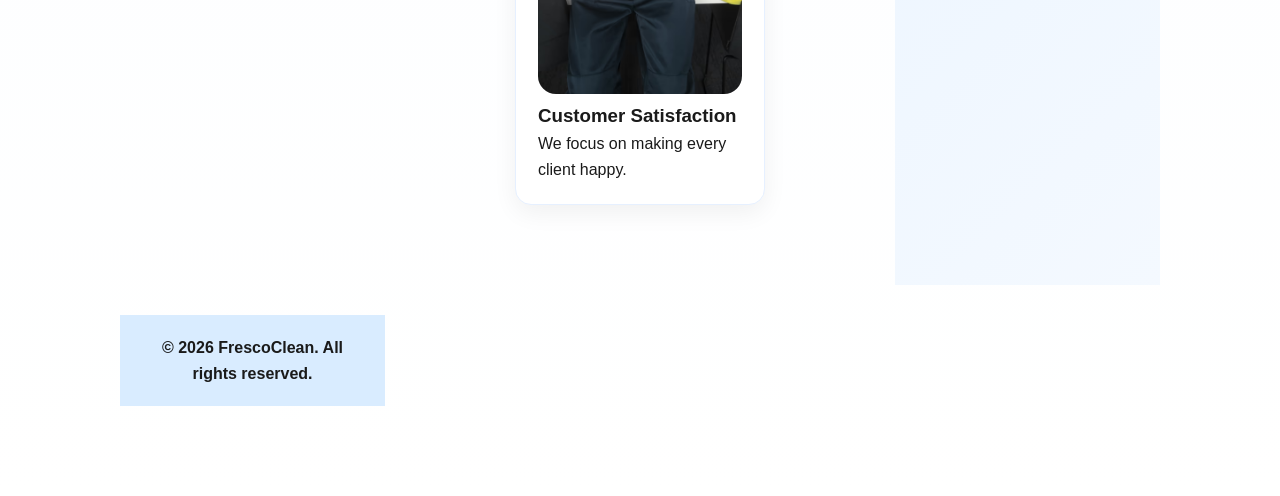
==== commit 19ea82cf: "Update about.html" ====
--- a/about.html
+++ b/about.html
@@ -41,29 +41,23 @@
   <div class="info-section">
 
   <div class="info-card">
-    <h2>Why Choose FrescoClean?</h2>
+    <h2>How FrescoClean Started</h2>
     <p>
-      FrescoClean is one of the trusted cleaning service providers in the UK.
-      We focus on delivering consistent, high-quality cleaning services tailored
-      to each client’s needs. Whether it's a small apartment or a large commercial space,
-      we treat every job with equal importance and care.
+      FrescoClean began with a simple idea — to make professional cleaning services easy, reliable, and affordable for everyone. We noticed that many people struggled to find trusted cleaners, so we decided to build a service that focuses on quality and consistency from day one.
     </p>
   </div>
 
   <div class="info-card">
-    <h2>Our Commitment to Quality</h2>
+    <h2>Our Growth Journey/h2>
     <p>
-      We believe in delivering excellence in every cleaning task. Our team follows
-      strict quality standards and uses eco-friendly cleaning materials that are safe
-      for children, pets, and the environment.
+      What started as a small local team has now grown into a trusted cleaning service across multiple UK areas. Through hard work, dedication, and customer trust, we gradually expanded from residential cleaning to full commercial cleaning solutions.
     </p>
   </div>
 
   <div class="info-card">
-    <h2>Affordable & Transparent Pricing</h2>
+    <h2>Our Commitment Today</h2>
     <p>
-      We offer competitive pricing with no hidden charges. You only pay for the
-      services you need. Our goal is to make professional cleaning accessible to everyone.
+      Today, FrescoClean is focused on delivering high-quality cleaning with professional standards. Every job we take is handled with care, attention to detail, and a promise of customer satisfaction. Our goal is to keep improving and serve more happy clients every day.
     </p>
   </div>
 
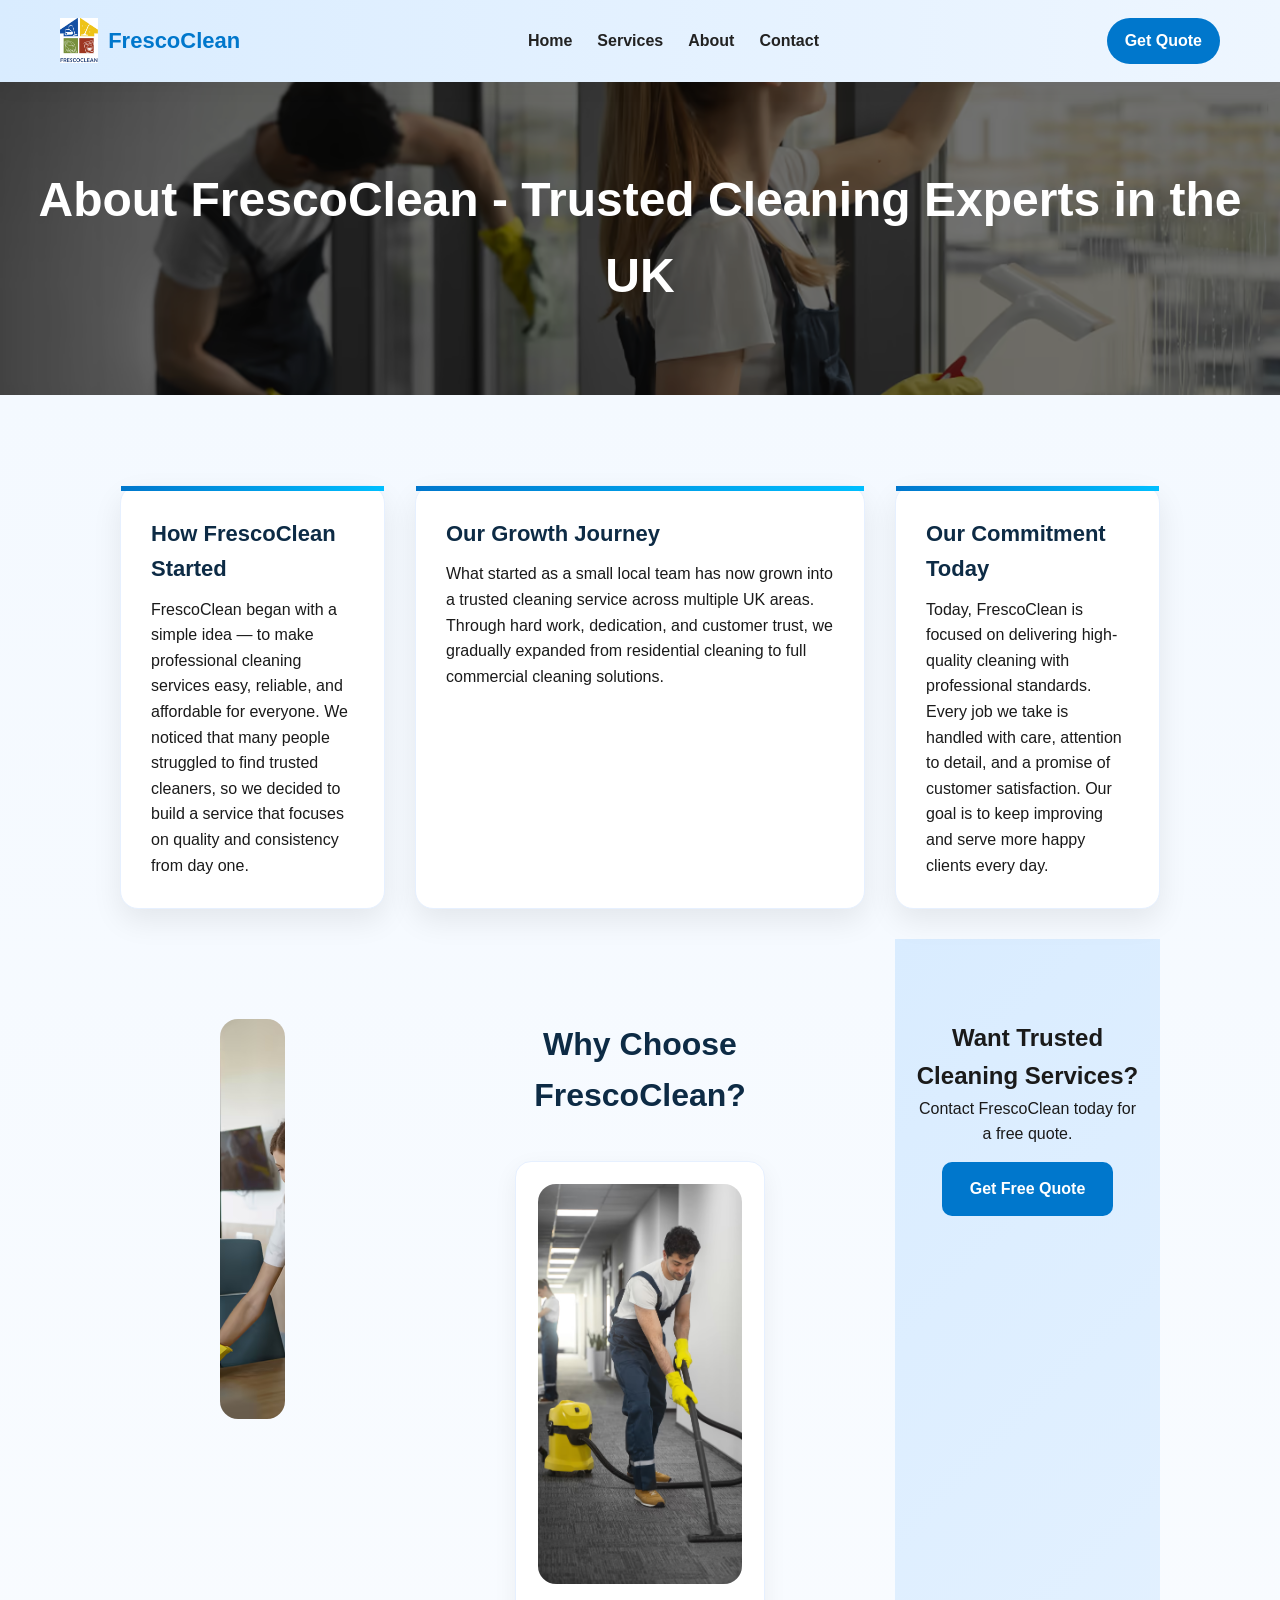
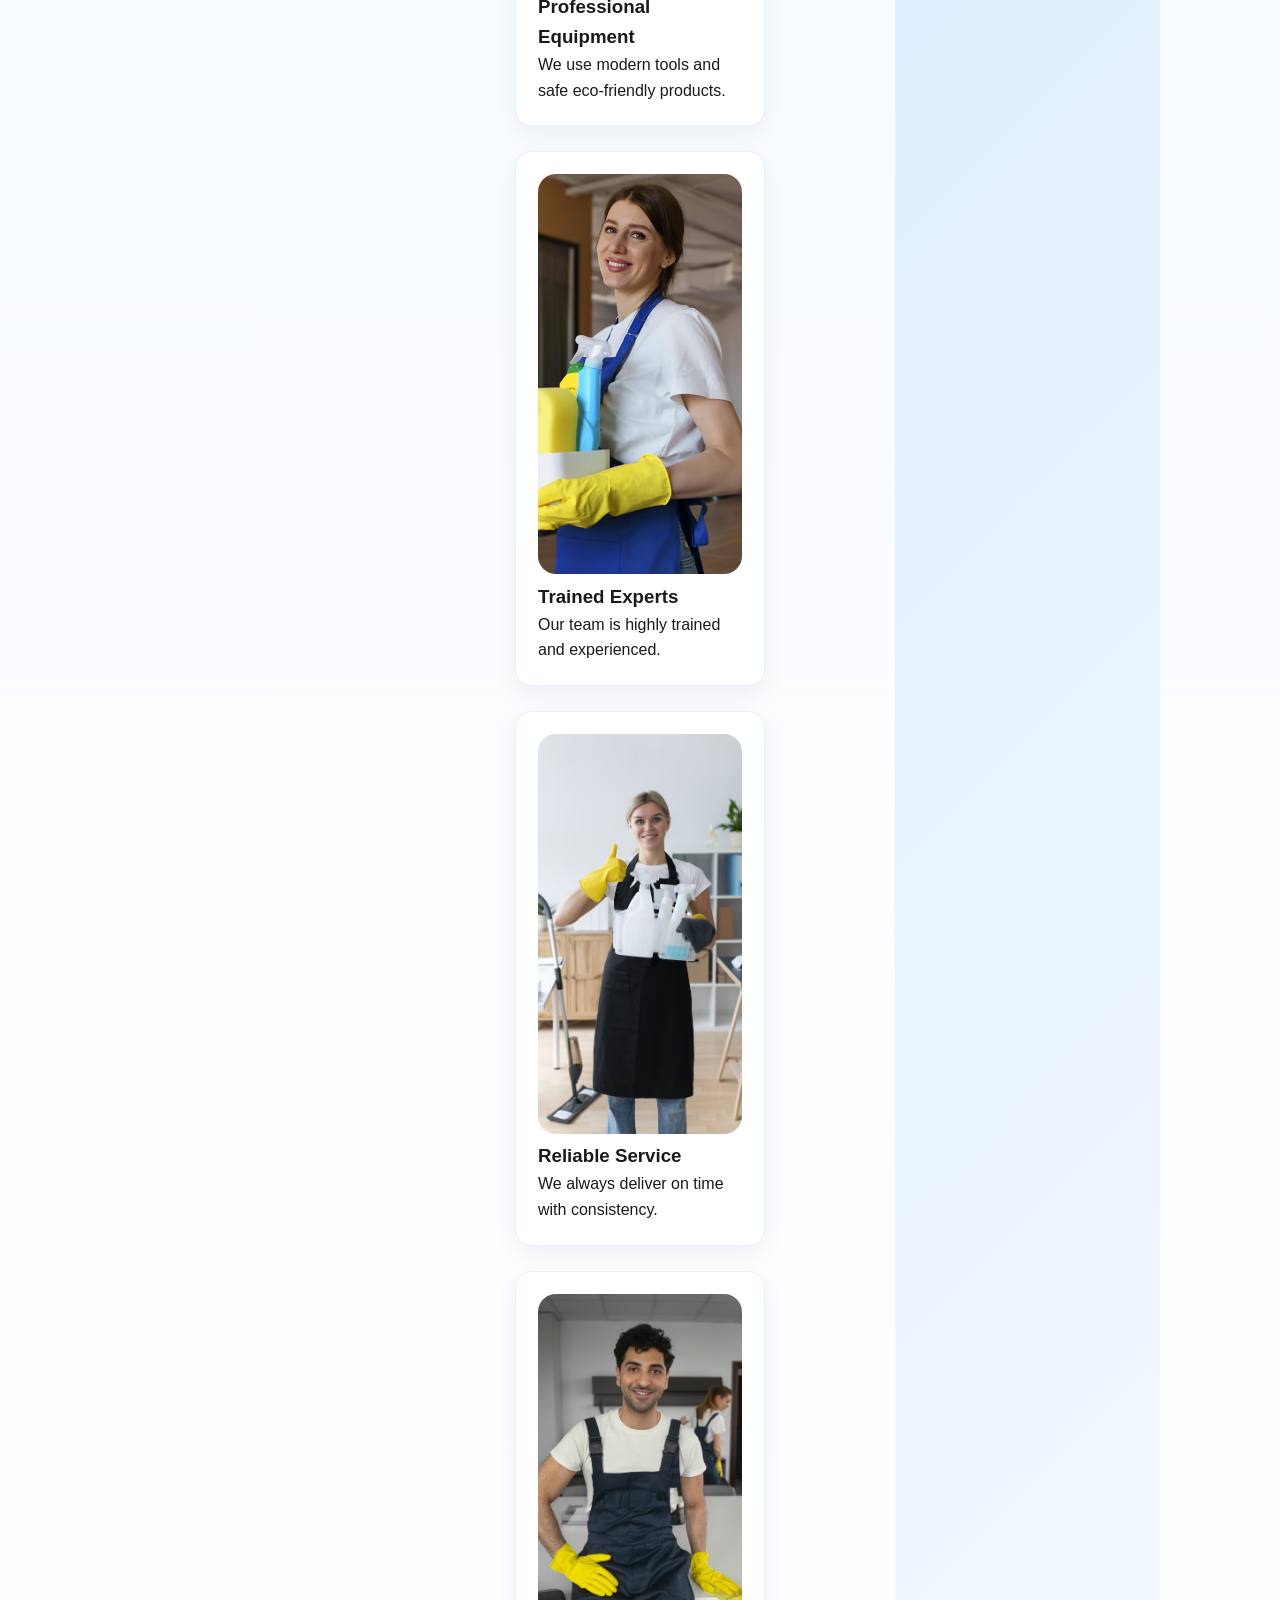
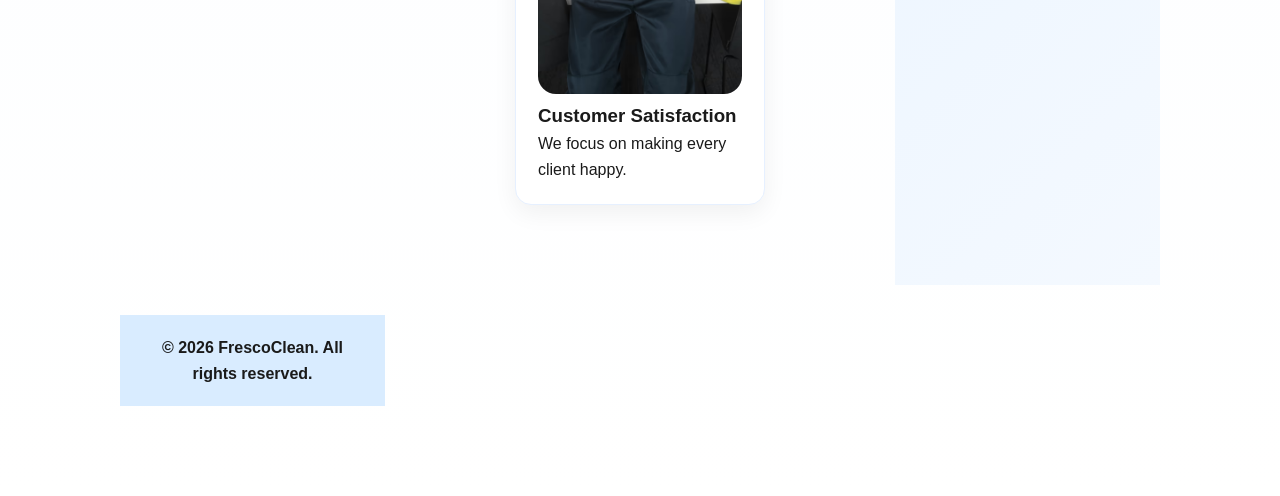
==== commit 3757beee: "Update about.html" ====
--- a/about.html
+++ b/about.html
@@ -48,7 +48,7 @@
   </div>
 
   <div class="info-card">
-    <h2>Our Growth Journey/h2>
+    <h2>Our Growth Journey</h2>
     <p>
       What started as a small local team has now grown into a trusted cleaning service across multiple UK areas. Through hard work, dedication, and customer trust, we gradually expanded from residential cleaning to full commercial cleaning solutions.
     </p>
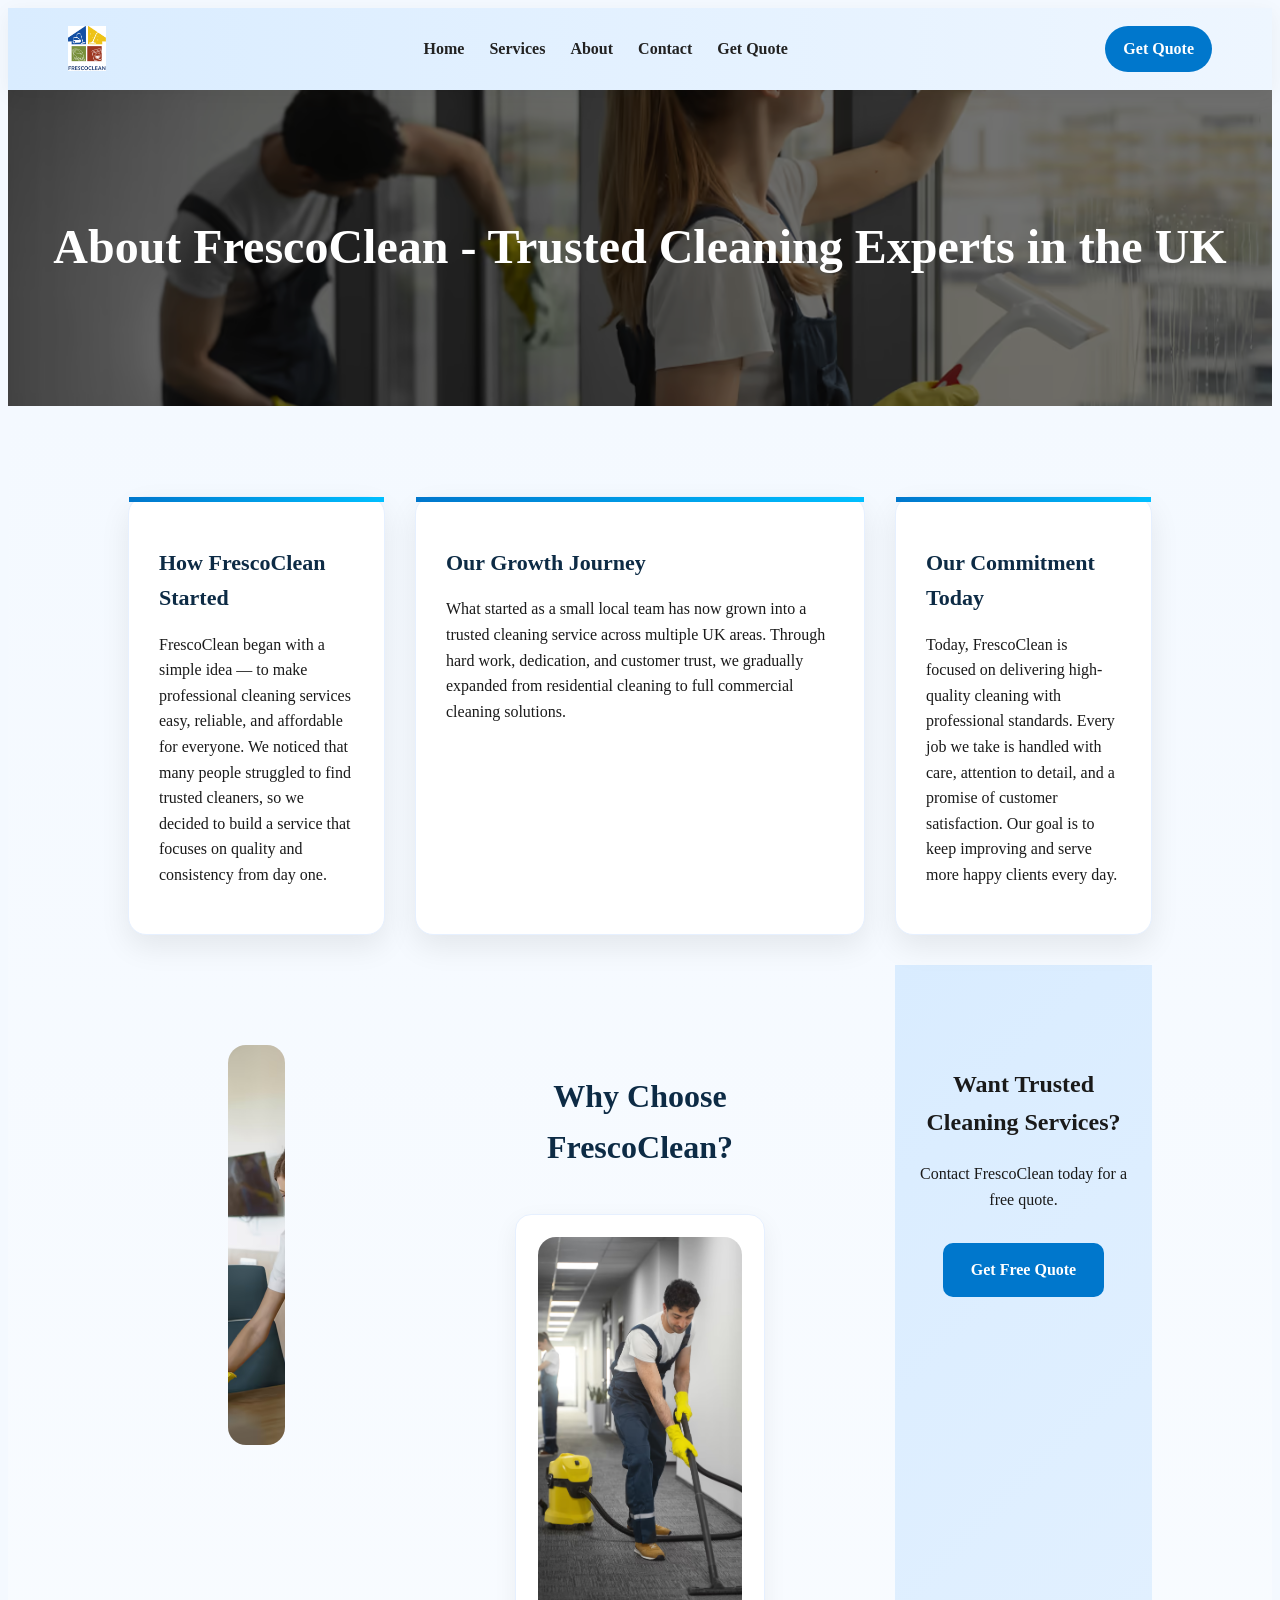
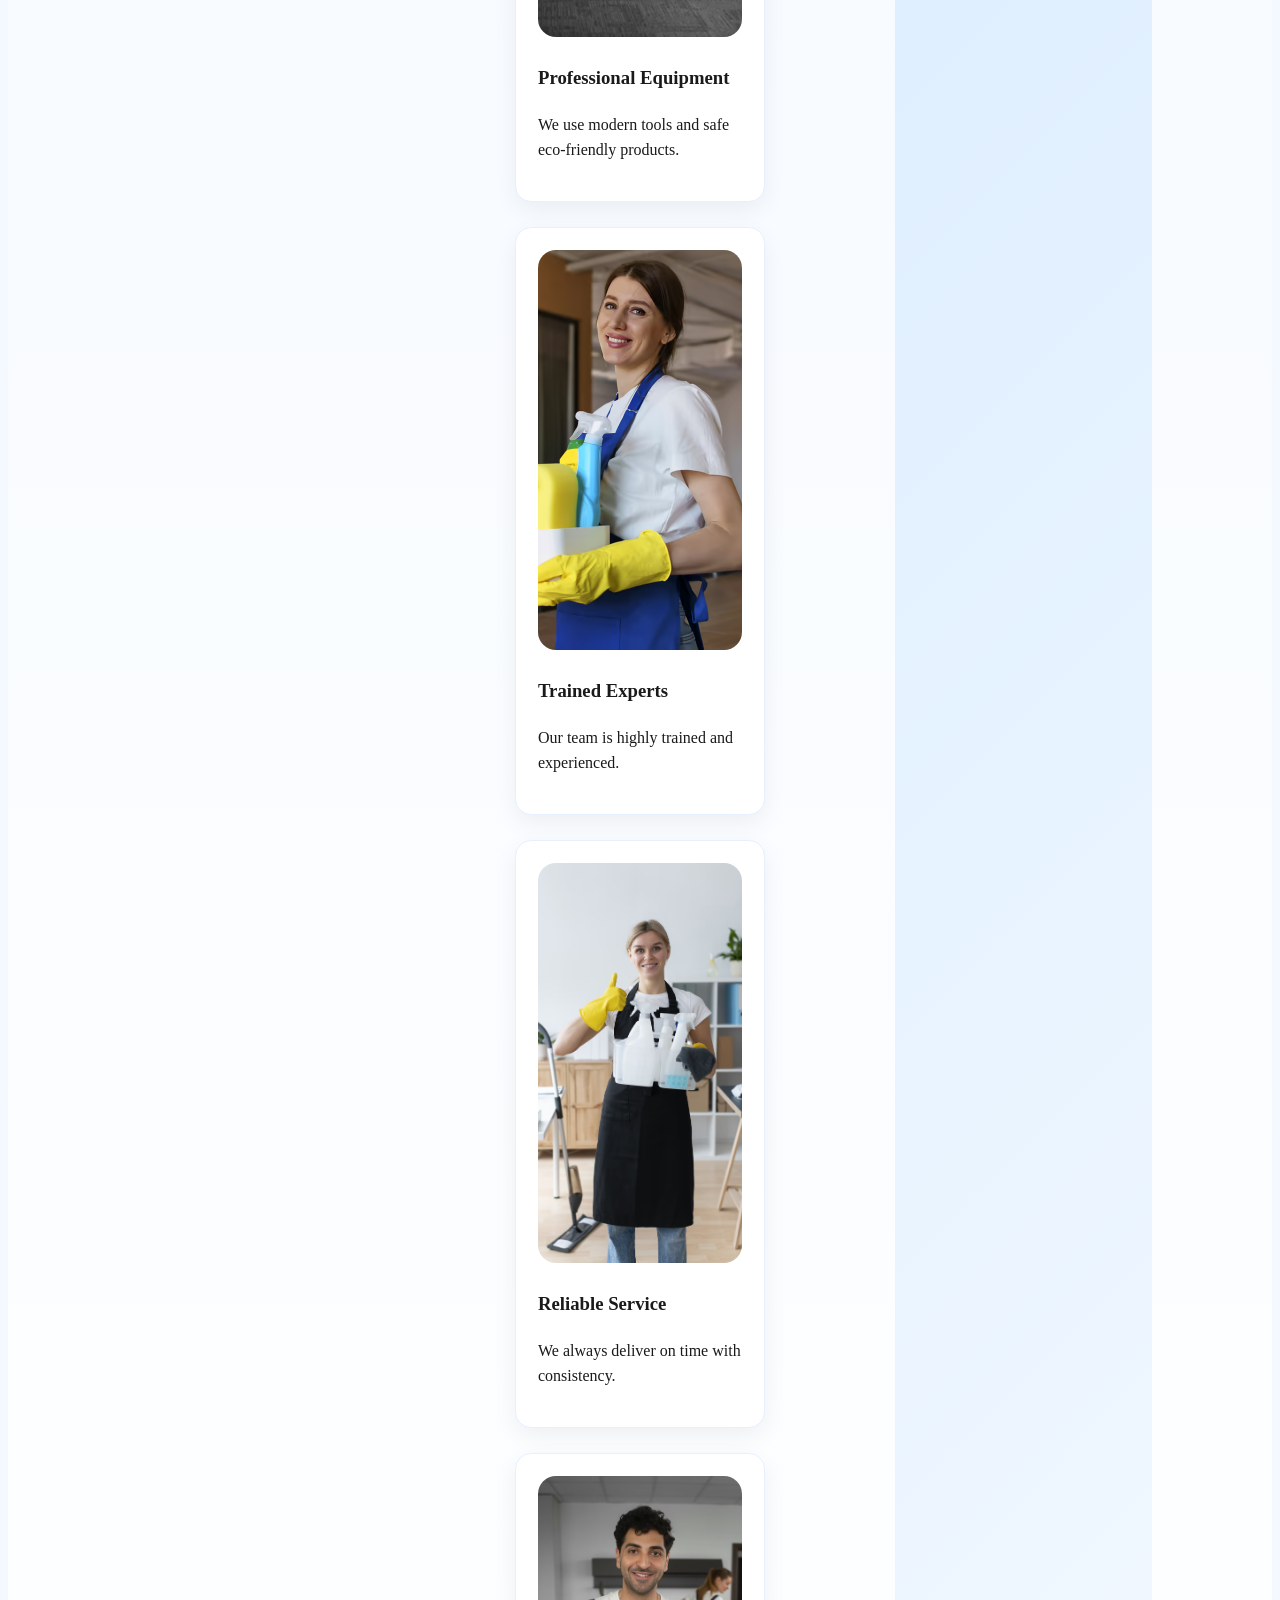
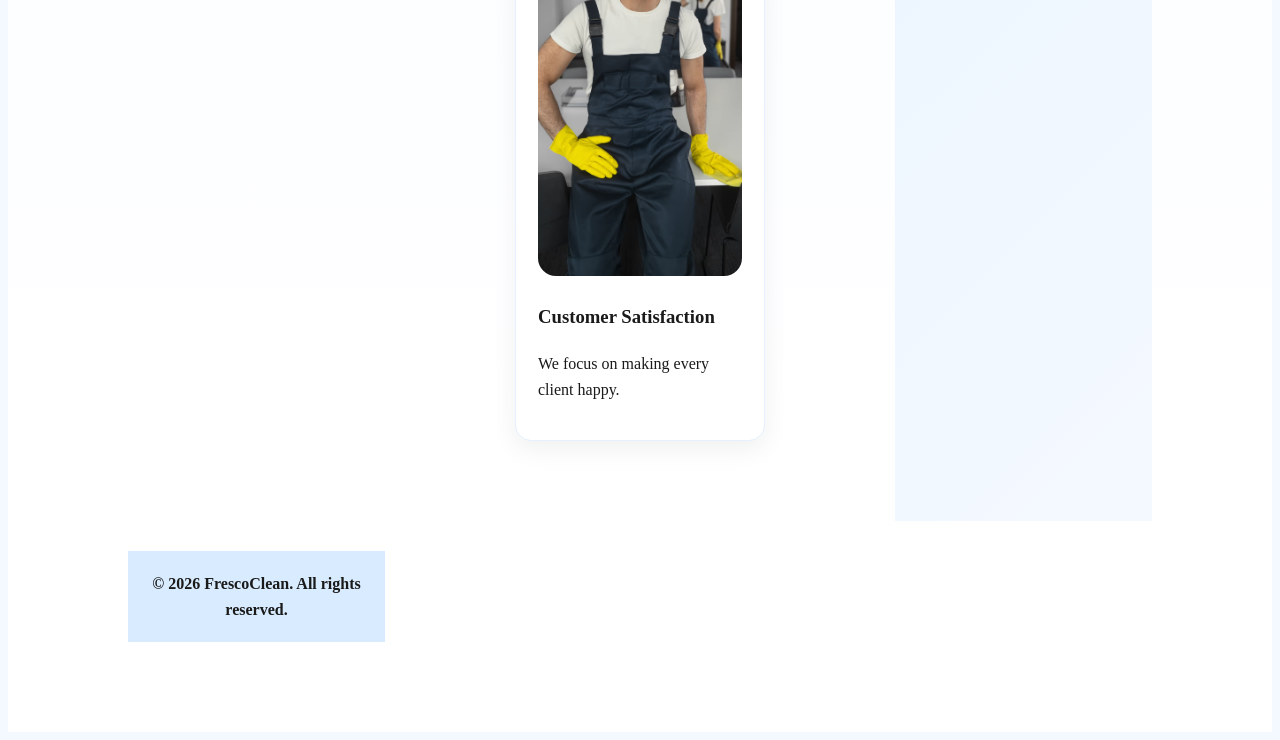
==== commit f5b912cc: "Update about.html" ====
--- a/about.html
+++ b/about.html
@@ -16,18 +16,27 @@
 <!-- ================= NAVBAR ================= -->
 <header class="navbar">
 
+  <!-- LEFT: LOGO -->
   <div class="logo-box">
-    <img src="images/logo.avif" alt="FrescoClean Logo">
-    <span>FrescoClean</span>
+    <img src="images/logo.avif" alt="logo">
   </div>
 
+  <!-- CENTER: NAME -->
+  <div class="nav-title">FrescoClean</div>
+
+  <!-- RIGHT: MENU ICON -->
+  <div class="menu-toggle" onclick="toggleMenu()">☰</div>
+
+  <!-- DROPDOWN MENU -->
   <nav>
     <a href="index.html">Home</a>
     <a href="services.html">Services</a>
     <a href="about.html">About</a>
     <a href="contact.html">Contact</a>
+    <a href="contact.html" class="mobile-btn">Get Quote</a>
   </nav>
 
+  <!-- DESKTOP BUTTON (UNCHANGED) -->
   <a href="contact.html" class="nav-btn">Get Quote</a>
 
 </header>
@@ -112,6 +121,10 @@
 <footer>
   © 2026 FrescoClean. All rights reserved.
 </footer>
-
+<script>
+function toggleMenu(){
+  document.querySelector(".navbar nav").classList.toggle("active");
+}
+</script>
 </body>
 </html>
--- a/style.css
+++ b/style.css
@@ -1,338 +1,89 @@
-/* ================= RESET ================= */
-*{
-  margin:0;
-  padding:0;
-  box-sizing:border-box;
-  font-family: Arial, sans-serif;
-}
+*/ *{ margin:0; padding:0; box-sizing:border-box; font-family: Arial, sans-serif; } body{ background:#f4f9ff; color:#1a1a1a; line-height:1.6; overflow-x:hidden; } /* ================= NAVBAR ================= */ .navbar{ display:flex; justify-content:space-between; align-items:center; padding:18px 60px; background:linear-gradient(90deg,#d9ecff,#eef6ff); position:sticky; top:0; z-index:999; box-shadow:0 5px 20px rgba(0,0,0,0.05); } .logo-box{ display:flex; align-items:center; gap:10px; } .logo-box img{ height:45px; } .logo-box span{ font-size:22px; font-weight:800; color:#0077cc; } .navbar nav{ display:flex; gap:25px; } .navbar nav a{ text-decoration:none; color:#222; font-weight:600; } .navbar nav a:hover{ color:#0077cc; } .nav-btn{ padding:10px 18px; background:#0077cc; color:#fff; border-radius:25px; text-decoration:none; font-weight:bold; transition:0.3s; } .nav-btn:hover{ background:#005fa3; } /* ================= HERO ================= */ .hero{ padding:80px 20px; text-align:center; } .hero h1{ font-size:48px; font-weight:800; } .hero p{ font-size:18px; max-width:900px; margin:20px auto; color:#444; } .hero-img{ background:url("images/hero.avif") center/cover no-repeat; position:relative; color:#fff; } .hero-img::before{ content:""; position:absolute; inset:0; background:rgba(0,0,0,0.55); } .hero-img h1, .hero-img p, .hero-img a{ position:relative; z-index:2; } /* ================= SECTION ================= */ .section{ padding:80px 100px; } .section h2{ text-align:center; font-size:32px; margin-bottom:40px; color:#0d2b45; } /* ================= GRID ================= */ .grid{ display:grid; grid-template-columns:repeat(auto-fit,minmax(250px,1fr)); gap:25px; } /* ================= CARD ================= */ .card{ background:#fff; border-radius:16px; padding:22px; box-shadow:0 8px 25px rgba(0,0,0,0.06); border:1px solid #e6f0ff; transition:0.3s; } .card:hover{ transform:translateY(-5px); } .card img{ width:100%; height:180px; object-fit:cover; border-radius:12px; } /* ================= CTA ================= */ .cta{ text-align:center; padding:80px 20px; background:linear-gradient(135deg,#d9ecff,#f4f9ff); } .btn{ display:inline-block; padding:14px 28px; background:#0077cc; color:#fff; border-radius:10px; text-decoration:none; font-weight:600; margin-top:15px; } .btn:hover{ background:#005fa3; } /* ================= INFO / WHY CHOOSE ================= */ .info-section{ padding:90px 120px; display:grid; grid-template-columns:repeat(3,1fr); gap:30px; background:linear-gradient(180deg,#f4f9ff,#ffffff); } .info-card{ background:#fff; border-radius:18px; padding:30px; box-shadow:0 12px 30px rgba(0,0,0,0.08); border:1px solid #e6f0ff; position:relative; } .info-card::before{ content:""; position:absolute; top:0; left:0; height:5px; width:100%; background:linear-gradient(90deg,#0077cc,#00bfff); } .info-card h2{ font-size:22px; margin-bottom:10px; color:#0d2b45; } /* ================= ABOUT ================= */ .about-section{ padding:90px 120px; background:linear-gradient(180deg,#f4f9ff,#ffffff); } .about-grid{ display:grid; grid-template-columns:repeat(3,1fr); gap:30px; } /* ✅ FIXED HERE (IMPORTANT) */ .about-card{ background:#fff; border-radius:18px; padding:30px; box-shadow:0 12px 30px rgba(0,0,0,0.08); border:1px solid #e6f0ff; position:relative; width:100%; /* FIX */ max-width:none; /* FIX - removes shrinking issue */ } .about-card::before{ content:""; position:absolute; top:0; left:0; height:5px; width:100%; background:linear-gradient(90deg,#0077cc,#00bfff); } /* ================= IMAGE ================= */ .section img{ width:100%; height:400px; object-fit:cover; border-radius:18px; } /* ================= FORM ================= */ .contact-form-box{ max-width:800px; margin:auto; } .form-grid{ display:grid; grid-template-columns:1fr 1fr; gap:15px; } input,select,textarea{ width:100%; padding:14px; border-radius:10px; border:1px solid #ddd; margin-top:10px; } /* ================= FOOTER ================= */ footer{ text-align:center; padding:20px; background:#d9ecff; font-weight:600; } /* ================= TABLET ================= */ @media(max-width:1024px){ .section{ padding:60px 40px; } .info-section, .about-grid{ grid-template-columns:repeat(2,1fr); padding:60px 40px; } .hero h1{ font-size:34px; } } /* ================= MOBILE ================= */ @media(max-width:768px){ .navbar{ flex-direction:column; align-items:flex-start; gap:10px; padding:15px; } .navbar nav{ flex-wrap:wrap; gap:10px; } .section{ padding:40px 15px; } .info-section, .about-grid{ grid-template-columns:1fr; padding:40px 15px; } .hero h1{ font-size:24px; } .section img{ height:220px; } .form-grid{ grid-template-columns:1fr; } } /* ================= SMALL MOBILE ================= */ @media(max-width:420px){ .hero h1{ font-size:20px; } } /* ================= MOBILE NAV ONLY ================= */ .menu-toggle{ display:none; font-size:28px; background:none; border:none; cursor:pointer; color:#0077cc; } /* MOBILE ONLY */ @media(max-width:768px){ .menu-toggle{ display:block; } /* hide normal nav links */ .navbar nav{ display:none; position:absolute; top:70px; left:0; width:100%; background:#fff; flex-direction:column; gap:0; box-shadow:0 10px 25px rgba(0,0,0,0.1); } /* show when active */ .navbar nav.active{ display:flex; } .navbar nav a{ padding:15px; border-bottom:1px solid #eee; } /* keep Get Quote visible */ .nav-btn{ position:absolute; right:60px; } .navbar{ position:relative; align-items:center; } } 
+/* ================= MOBILE / TABLET PERFECT NAVBAR ================= */
+@media (max-width: 768px){
 
-body{
-  background:#f4f9ff;
-  color:#1a1a1a;
-  line-height:1.6;
-  overflow-x:hidden;
-}
-
-/* ================= NAVBAR ================= */
-.navbar{
-  display:flex;
-  justify-content:space-between;
-  align-items:center;
-  padding:18px 60px;
-  background:linear-gradient(90deg,#d9ecff,#eef6ff);
-  position:sticky;
-  top:0;
-  z-index:999;
-  box-shadow:0 5px 20px rgba(0,0,0,0.05);
-}
-
-.logo-box{
-  display:flex;
-  align-items:center;
-  gap:10px;
-}
-
-.logo-box img{
-  height:45px;
-}
-
-.logo-box span{
-  font-size:22px;
-  font-weight:800;
-  color:#0077cc;
-}
-
-.navbar nav{
-  display:flex;
-  gap:25px;
-}
-
-.navbar nav a{
-  text-decoration:none;
-  color:#222;
-  font-weight:600;
-}
-
-.navbar nav a:hover{
-  color:#0077cc;
-}
-
-.nav-btn{
-  padding:10px 18px;
-  background:#0077cc;
-  color:#fff;
-  border-radius:25px;
-  text-decoration:none;
-  font-weight:bold;
-  transition:0.3s;
-}
-
-.nav-btn:hover{
-  background:#005fa3;
-}
-
-/* ================= HERO ================= */
-.hero{
-  padding:80px 20px;
-  text-align:center;
-}
-
-.hero h1{
-  font-size:48px;
-  font-weight:800;
-}
-
-.hero p{
-  font-size:18px;
-  max-width:900px;
-  margin:20px auto;
-  color:#444;
-}
-
-.hero-img{
-  background:url("images/hero.avif") center/cover no-repeat;
-  position:relative;
-  color:#fff;
-}
-
-.hero-img::before{
-  content:"";
-  position:absolute;
-  inset:0;
-  background:rgba(0,0,0,0.55);
-}
-
-.hero-img h1,
-.hero-img p,
-.hero-img a{
-  position:relative;
-  z-index:2;
-}
-
-/* ================= SECTION ================= */
-.section{
-  padding:80px 100px;
-}
-
-.section h2{
-  text-align:center;
-  font-size:32px;
-  margin-bottom:40px;
-  color:#0d2b45;
-}
-
-/* ================= GRID ================= */
-.grid{
-  display:grid;
-  grid-template-columns:repeat(auto-fit,minmax(250px,1fr));
-  gap:25px;
-}
-
-/* ================= CARD ================= */
-.card{
-  background:#fff;
-  border-radius:16px;
-  padding:22px;
-  box-shadow:0 8px 25px rgba(0,0,0,0.06);
-  border:1px solid #e6f0ff;
-  transition:0.3s;
-}
-
-.card:hover{
-  transform:translateY(-5px);
-}
-
-.card img{
-  width:100%;
-  height:180px;
-  object-fit:cover;
-  border-radius:12px;
-}
-
-/* ================= CTA ================= */
-.cta{
-  text-align:center;
-  padding:80px 20px;
-  background:linear-gradient(135deg,#d9ecff,#f4f9ff);
-}
-
-.btn{
-  display:inline-block;
-  padding:14px 28px;
-  background:#0077cc;
-  color:#fff;
-  border-radius:10px;
-  text-decoration:none;
-  font-weight:600;
-  margin-top:15px;
-}
-
-.btn:hover{
-  background:#005fa3;
-}
-
-/* ================= INFO / WHY CHOOSE ================= */
-.info-section{
-  padding:90px 120px;
-  display:grid;
-  grid-template-columns:repeat(3,1fr);
-  gap:30px;
-  background:linear-gradient(180deg,#f4f9ff,#ffffff);
-}
-
-.info-card{
-  background:#fff;
-  border-radius:18px;
-  padding:30px;
-  box-shadow:0 12px 30px rgba(0,0,0,0.08);
-  border:1px solid #e6f0ff;
-  position:relative;
-}
-
-.info-card::before{
-  content:"";
-  position:absolute;
-  top:0;
-  left:0;
-  height:5px;
-  width:100%;
-  background:linear-gradient(90deg,#0077cc,#00bfff);
-}
-
-.info-card h2{
-  font-size:22px;
-  margin-bottom:10px;
-  color:#0d2b45;
-}
-
-/* ================= ABOUT ================= */
-.about-section{
-  padding:90px 120px;
-  background:linear-gradient(180deg,#f4f9ff,#ffffff);
-}
-
-.about-grid{
-  display:grid;
-  grid-template-columns:repeat(3,1fr);
-  gap:30px;
-}
-
-/* ✅ FIXED HERE (IMPORTANT) */
-.about-card{
-  background:#fff;
-  border-radius:18px;
-  padding:30px;
-  box-shadow:0 12px 30px rgba(0,0,0,0.08);
-  border:1px solid #e6f0ff;
-  position:relative;
-  width:100%;          /* FIX */
-  max-width:none;      /* FIX - removes shrinking issue */
-}
-
-.about-card::before{
-  content:"";
-  position:absolute;
-  top:0;
-  left:0;
-  height:5px;
-  width:100%;
-  background:linear-gradient(90deg,#0077cc,#00bfff);
-}
-
-/* ================= IMAGE ================= */
-.section img{
-  width:100%;
-  height:400px;
-  object-fit:cover;
-  border-radius:18px;
-}
-
-/* ================= FORM ================= */
-.contact-form-box{
-  max-width:800px;
-  margin:auto;
-}
-
-.form-grid{
-  display:grid;
-  grid-template-columns:1fr 1fr;
-  gap:15px;
-}
-
-input,select,textarea{
-  width:100%;
-  padding:14px;
-  border-radius:10px;
-  border:1px solid #ddd;
-  margin-top:10px;
-}
-
-/* ================= FOOTER ================= */
-footer{
-  text-align:center;
-  padding:20px;
-  background:#d9ecff;
-  font-weight:600;
-}
-
-/* ================= TABLET ================= */
-@media(max-width:1024px){
-  .section{
-    padding:60px 40px;
+  .navbar{
+    display:grid;
+    grid-template-columns: auto 1fr auto;
+    align-items:center;
+    padding:12px 15px;
+    position:relative;
   }
 
-  .info-section,
-  .about-grid{
-    grid-template-columns:repeat(2,1fr);
-    padding:60px 40px;
+  /* LOGO */
+  .logo-box img{
+    height:38px;
   }
 
-  .hero h1{
-    font-size:34px;
+  /* CENTER NAME */
+  .nav-title{
+    display:block;
+    text-align:center;
+    font-size:18px;
+    font-weight:700;
+    color:#0077cc;
+  }
+
+  /* MENU ICON */
+  .menu-toggle{
+    display:block;
+    font-size:26px;
+    cursor:pointer;
+    color:#0077cc;
+  }
+
+  /* HIDE DESKTOP BUTTON */
+  .nav-btn{
+    display:none;
+  }
+
+  /* DROPDOWN MENU */
+  .navbar nav{
+    display:none;
+    flex-direction:column;
+    position:absolute;
+    top:60px;
+    left:0;
+    width:100%;
+    background:#ffffff;
+    border-top:1px solid #eee;
+    box-shadow:0 5px 20px rgba(0,0,0,0.08);
+    padding:10px 0;
+  }
+
+  .navbar nav a{
+    padding:12px;
+    text-align:center;
+    font-size:15px;
+  }
+
+  /* SHOW MENU */
+  .navbar nav.active{
+    display:flex;
+  }
+
+  /* MOBILE BUTTON */
+  .mobile-btn{
+    background:#0077cc;
+    color:#fff;
+    margin:10px;
+    border-radius:8px;
   }
 }
 
-/* ================= MOBILE ================= */
-@media(max-width:768px){
-
-  .navbar{
-    flex-direction:column;
-    align-items:flex-start;
-    gap:10px;
-    padding:15px;
+/* HIDE MOBILE ELEMENTS ON DESKTOP */
+@media (min-width: 769px){
+  .menu-toggle,
+  .nav-title{
+    display:none;
+  }
+}
+@media (max-width: 768px){
+  .menu-toggle{
+    display:block;
   }
 
-  .navbar nav{
-    flex-wrap:wrap;
-    gap:10px;
-  }
-
-  .section{
-    padding:40px 15px;
-  }
-
-  .info-section,
-  .about-grid{
-    grid-template-columns:1fr;
-    padding:40px 15px;
-  }
-
-  .hero h1{
-    font-size:24px;
-  }
-
-  .section img{
-    height:220px;
-  }
-
-  .form-grid{
-    grid-template-columns:1fr;
+  .nav-title{
+    display:block;
   }
 }
-
-/* ================= SMALL MOBILE ================= */
-@media(max-width:420px){
-  .hero h1{
-    font-size:20px;
-  }
-}
